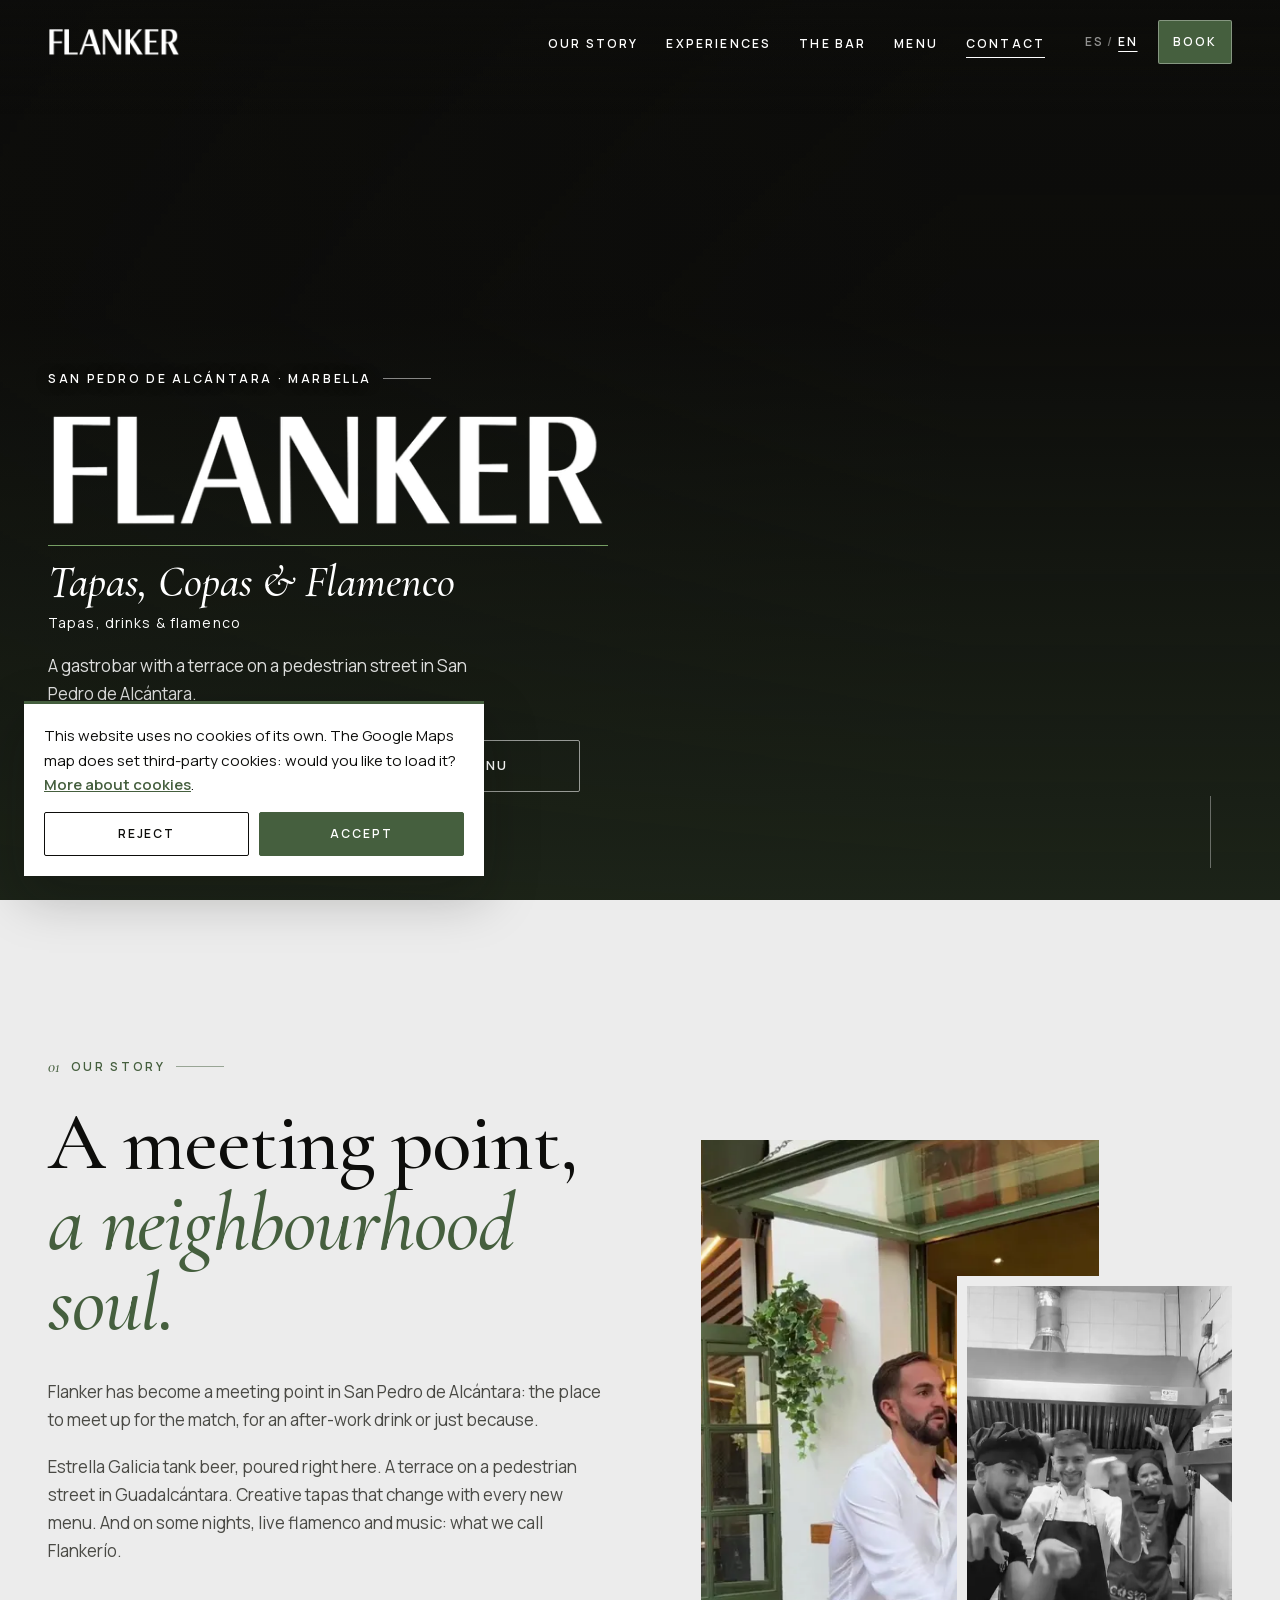
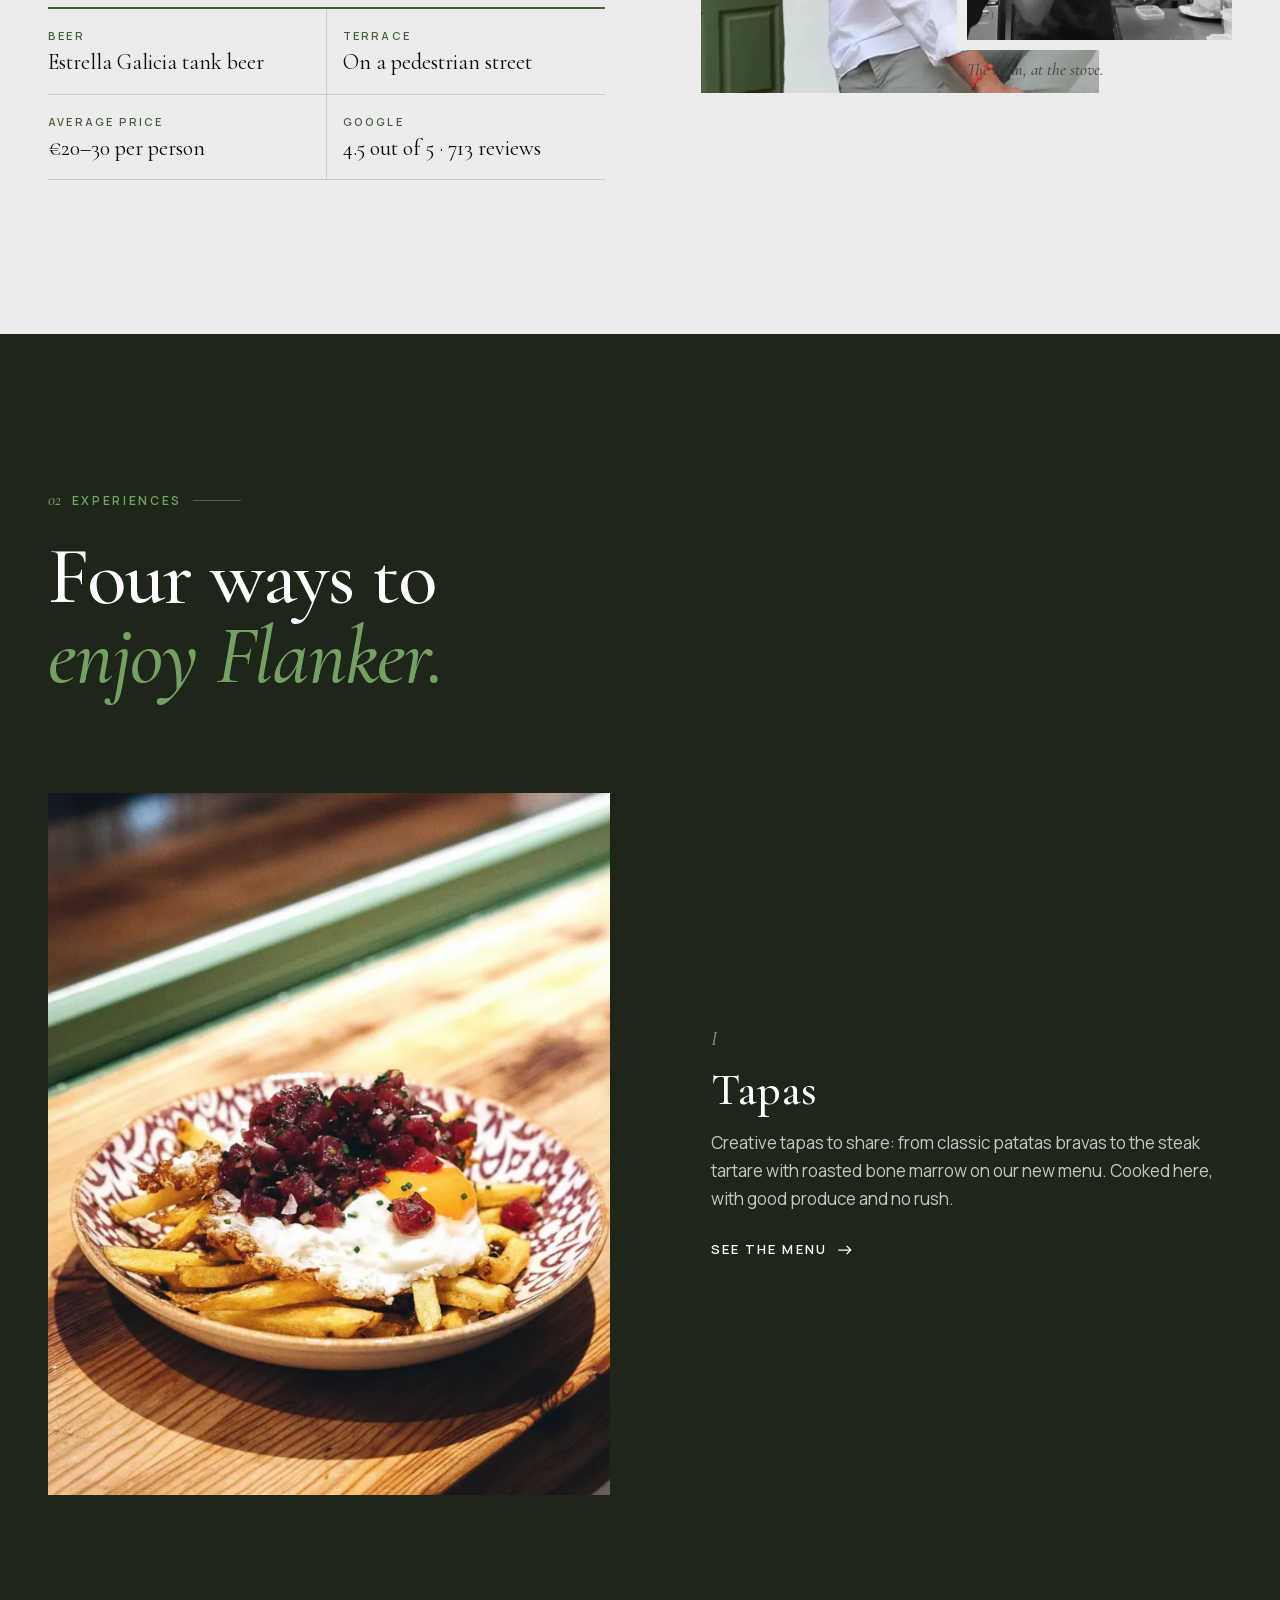
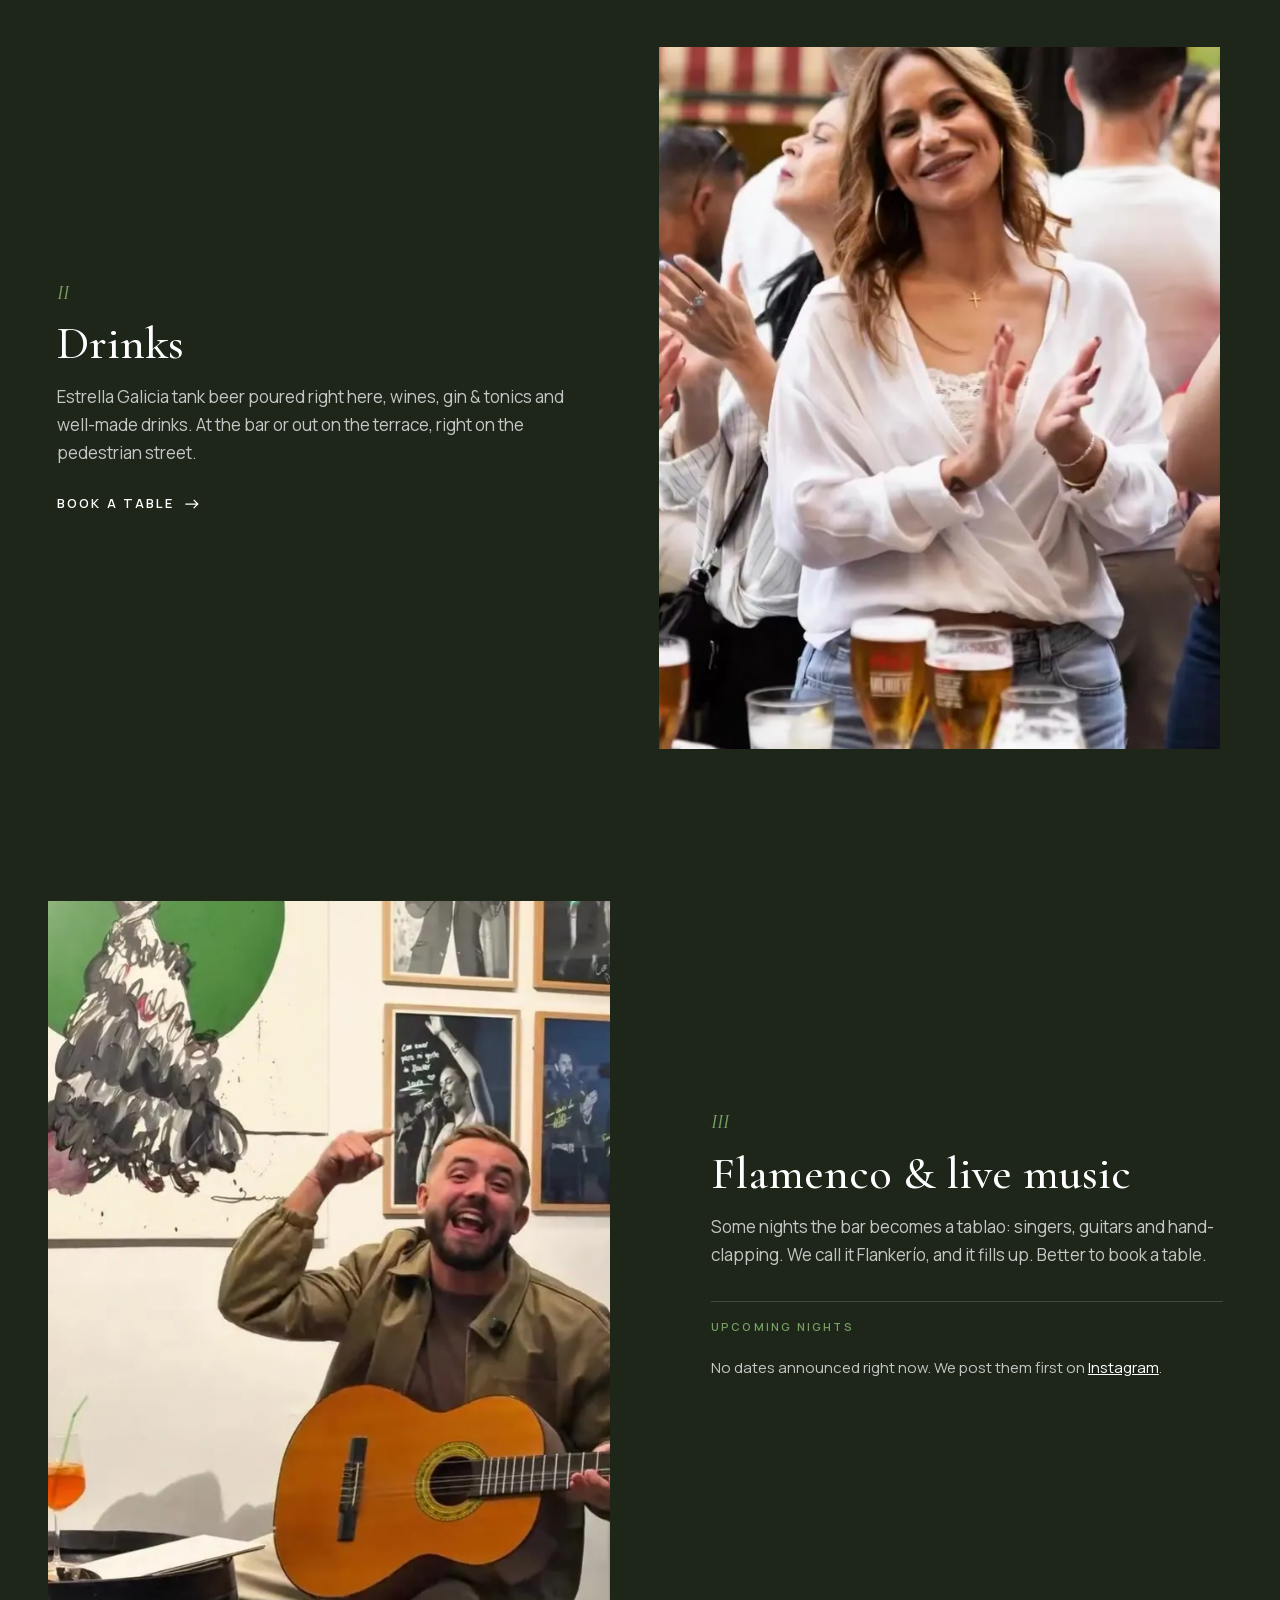
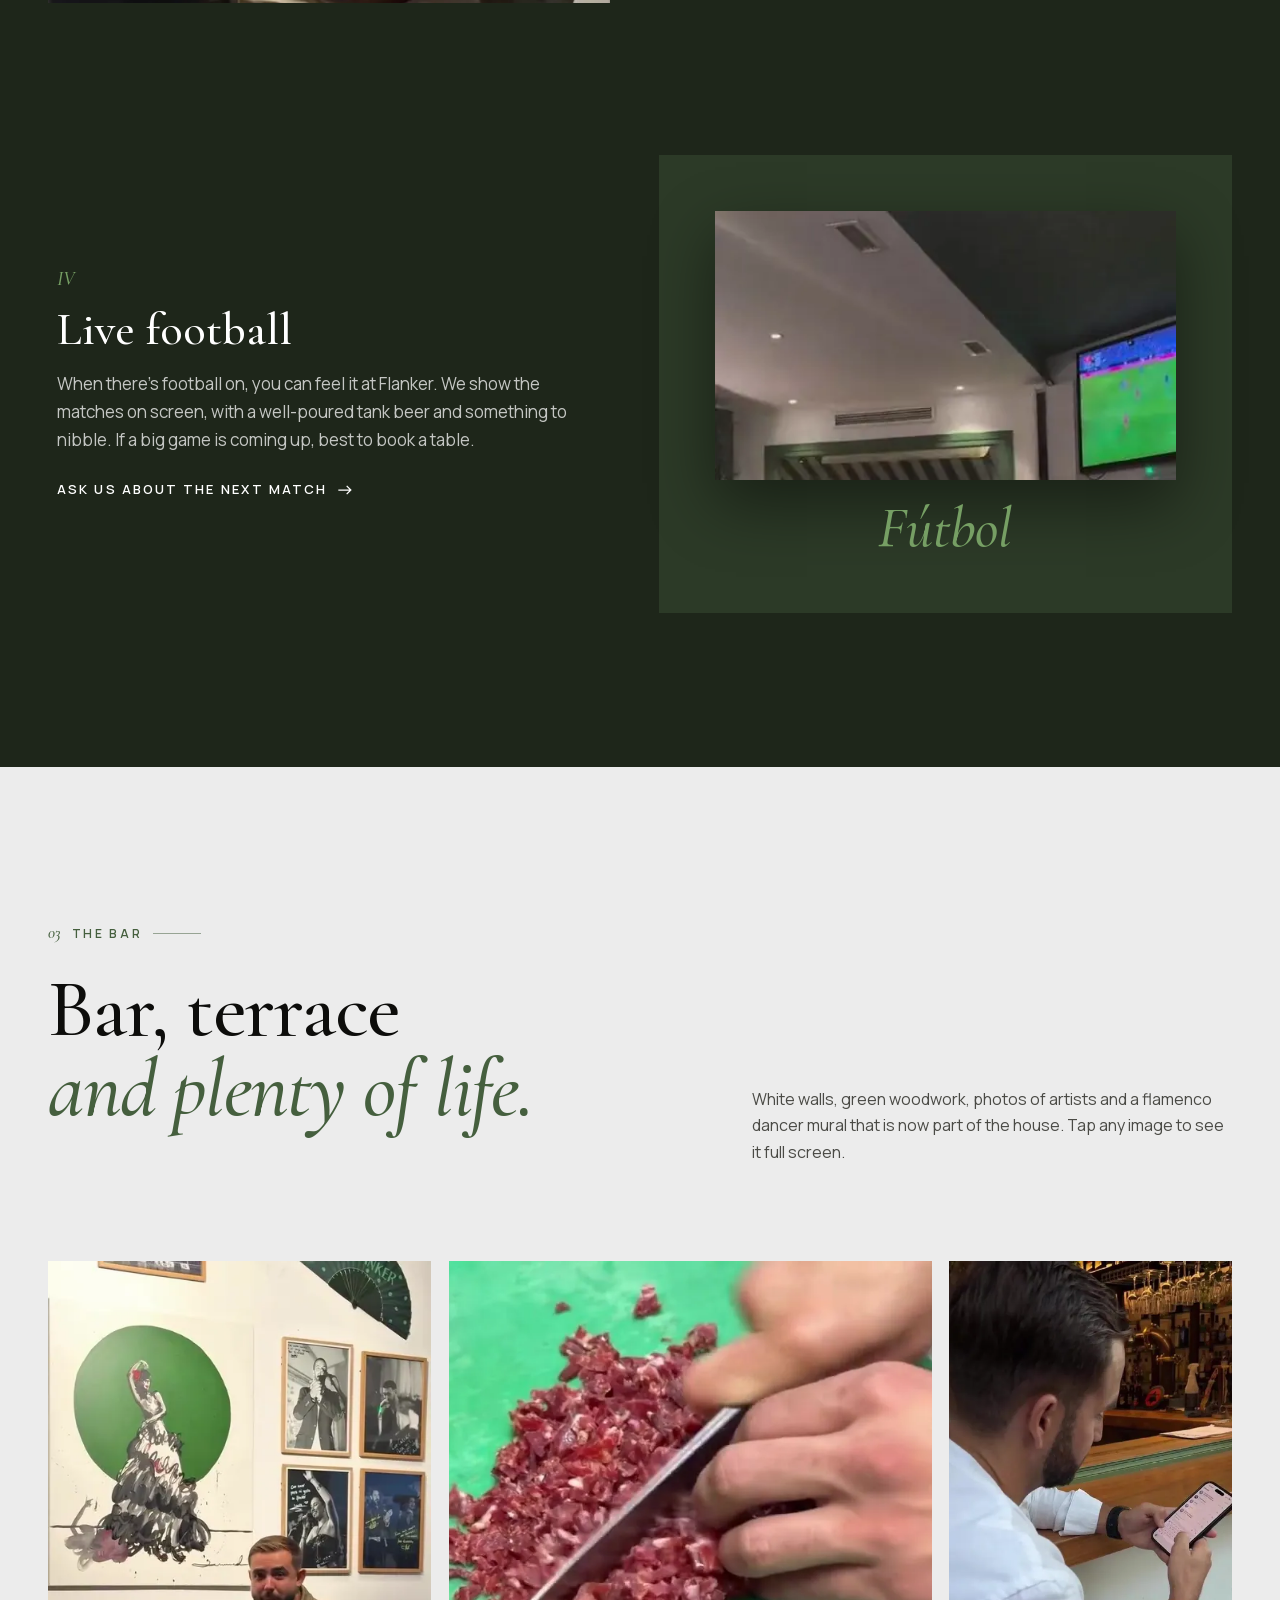
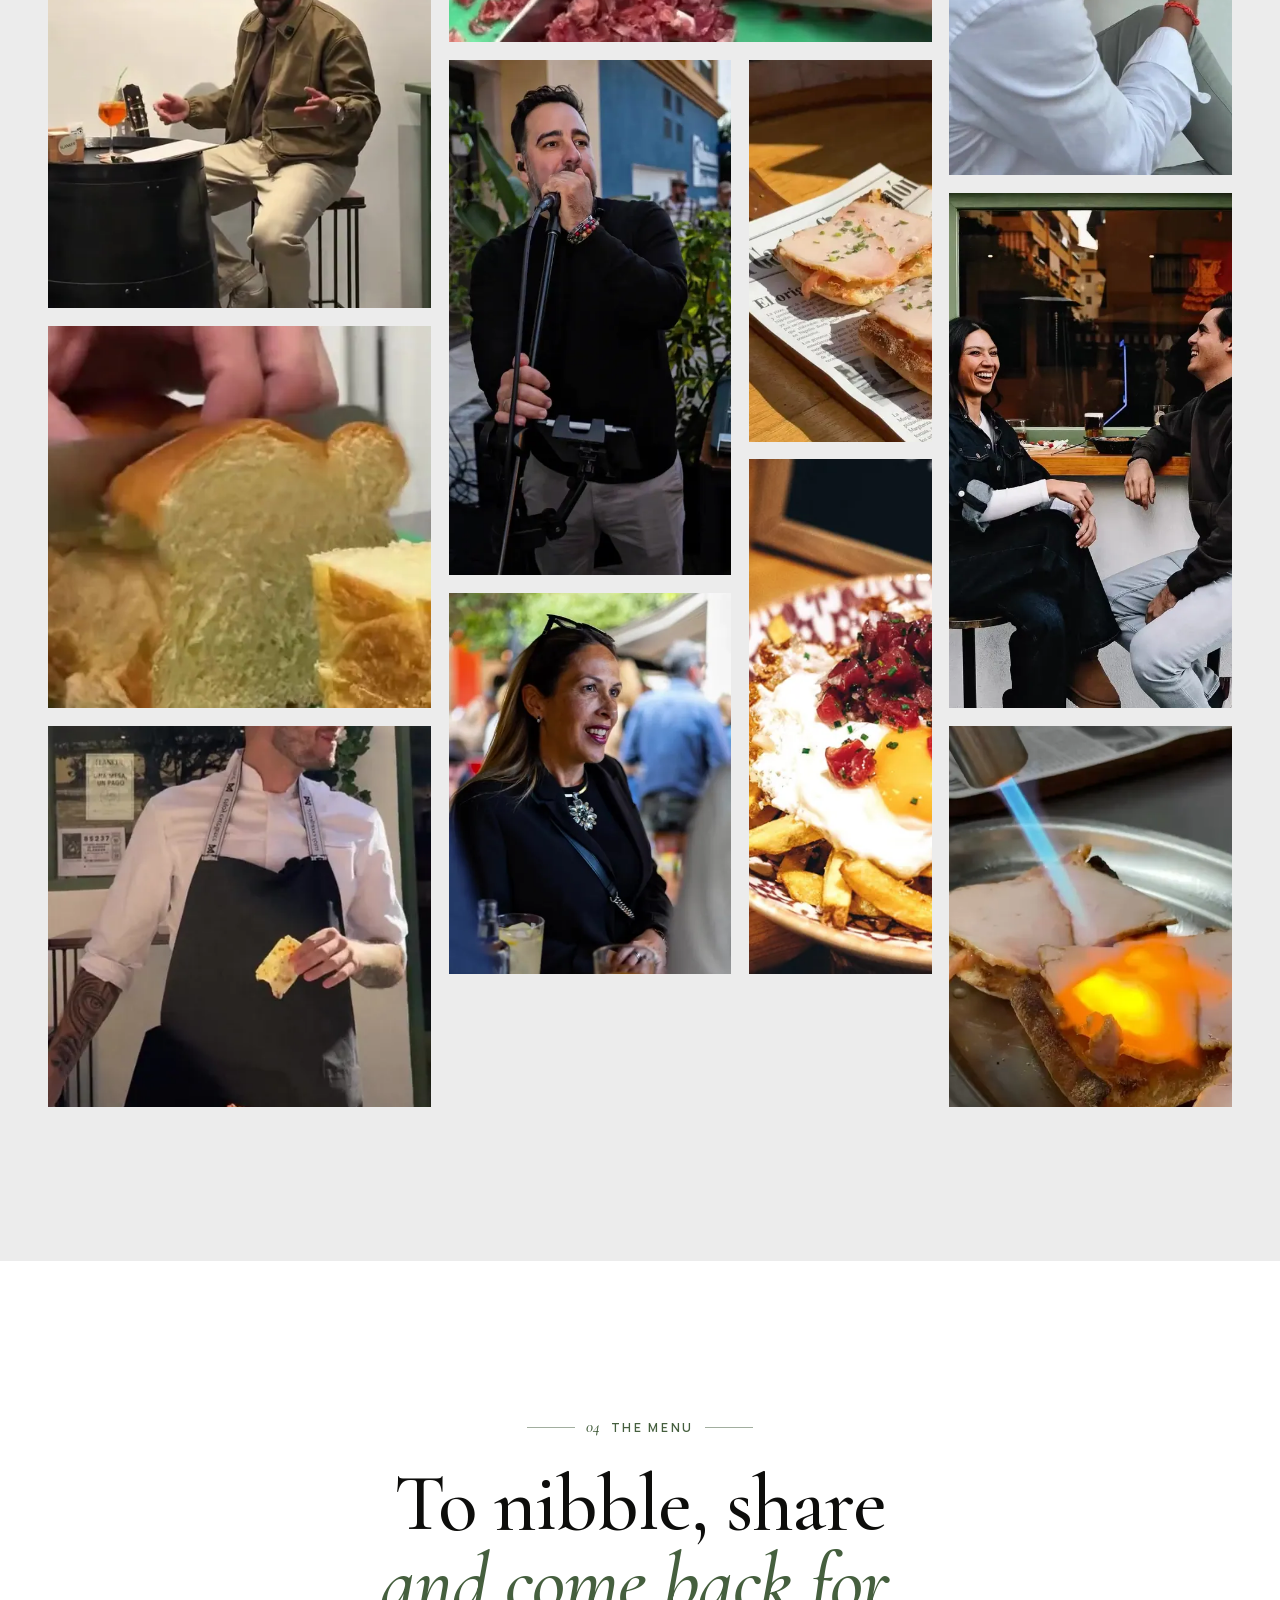
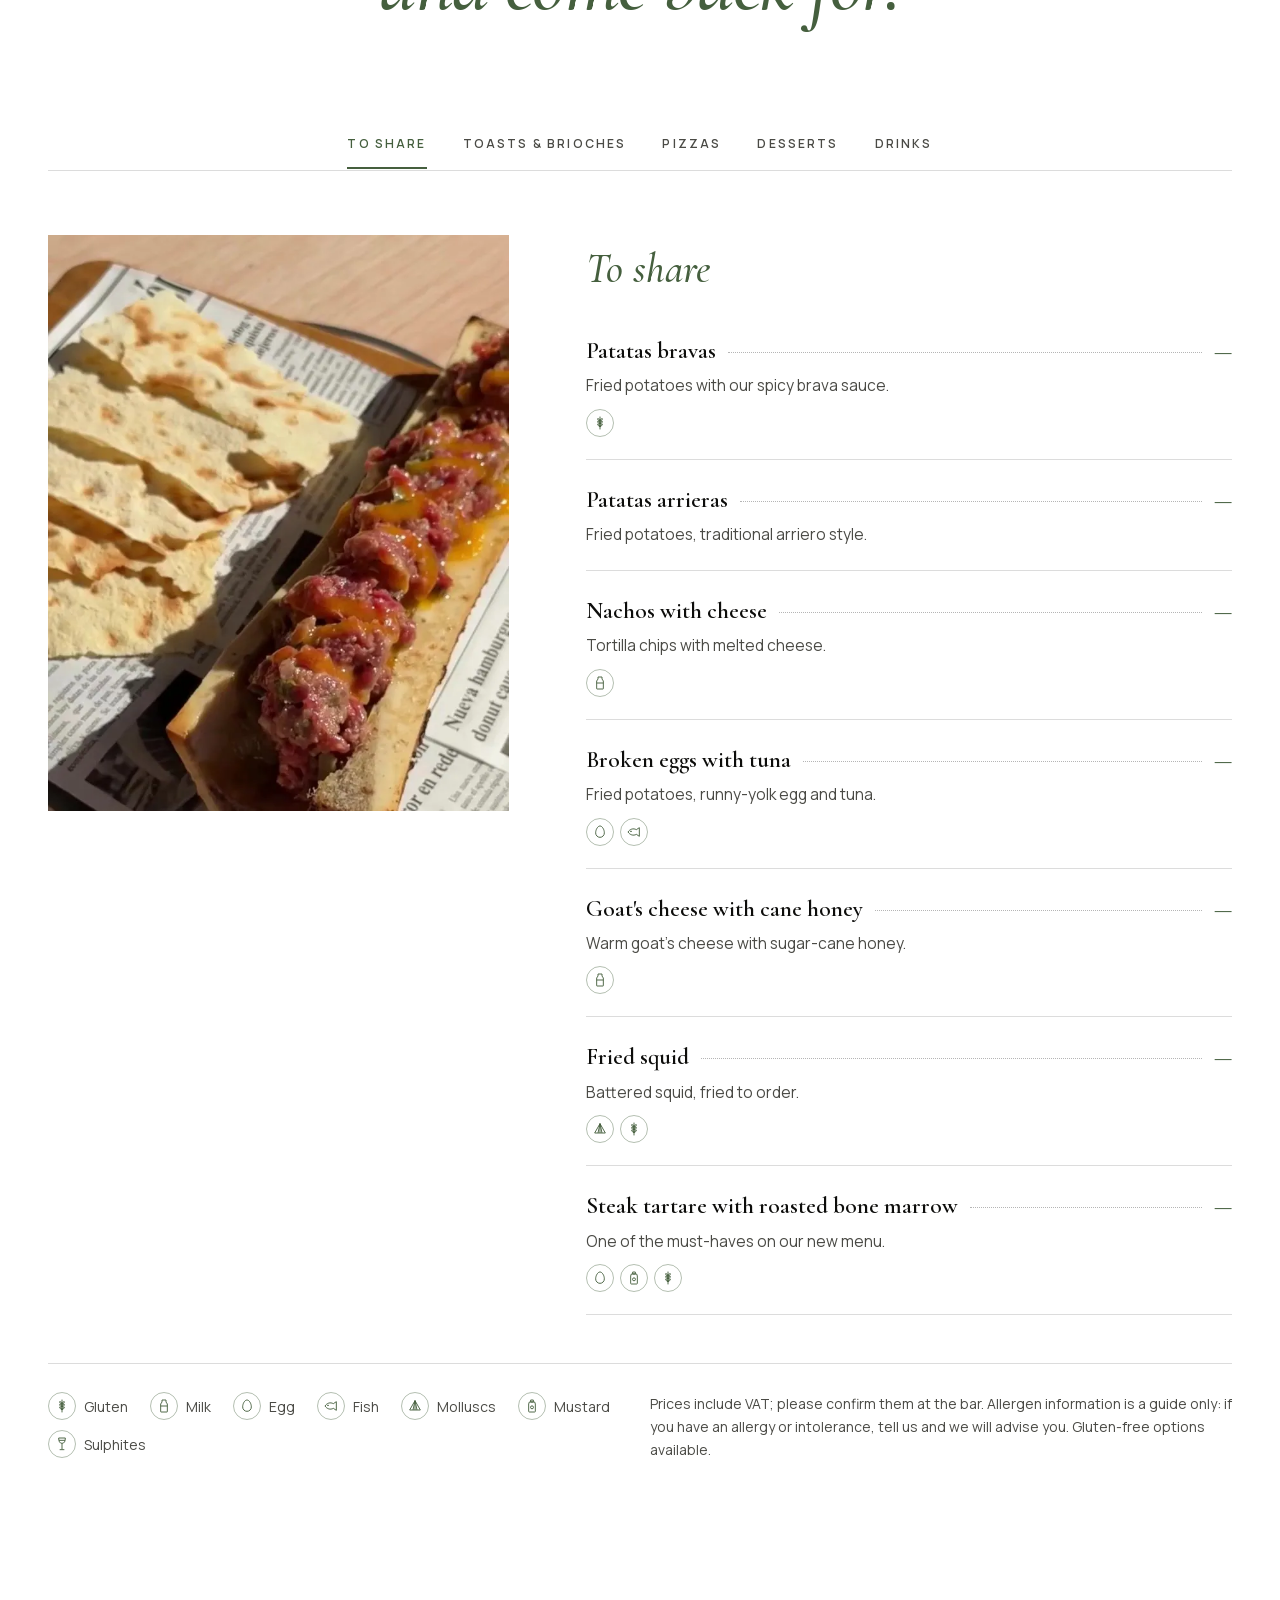
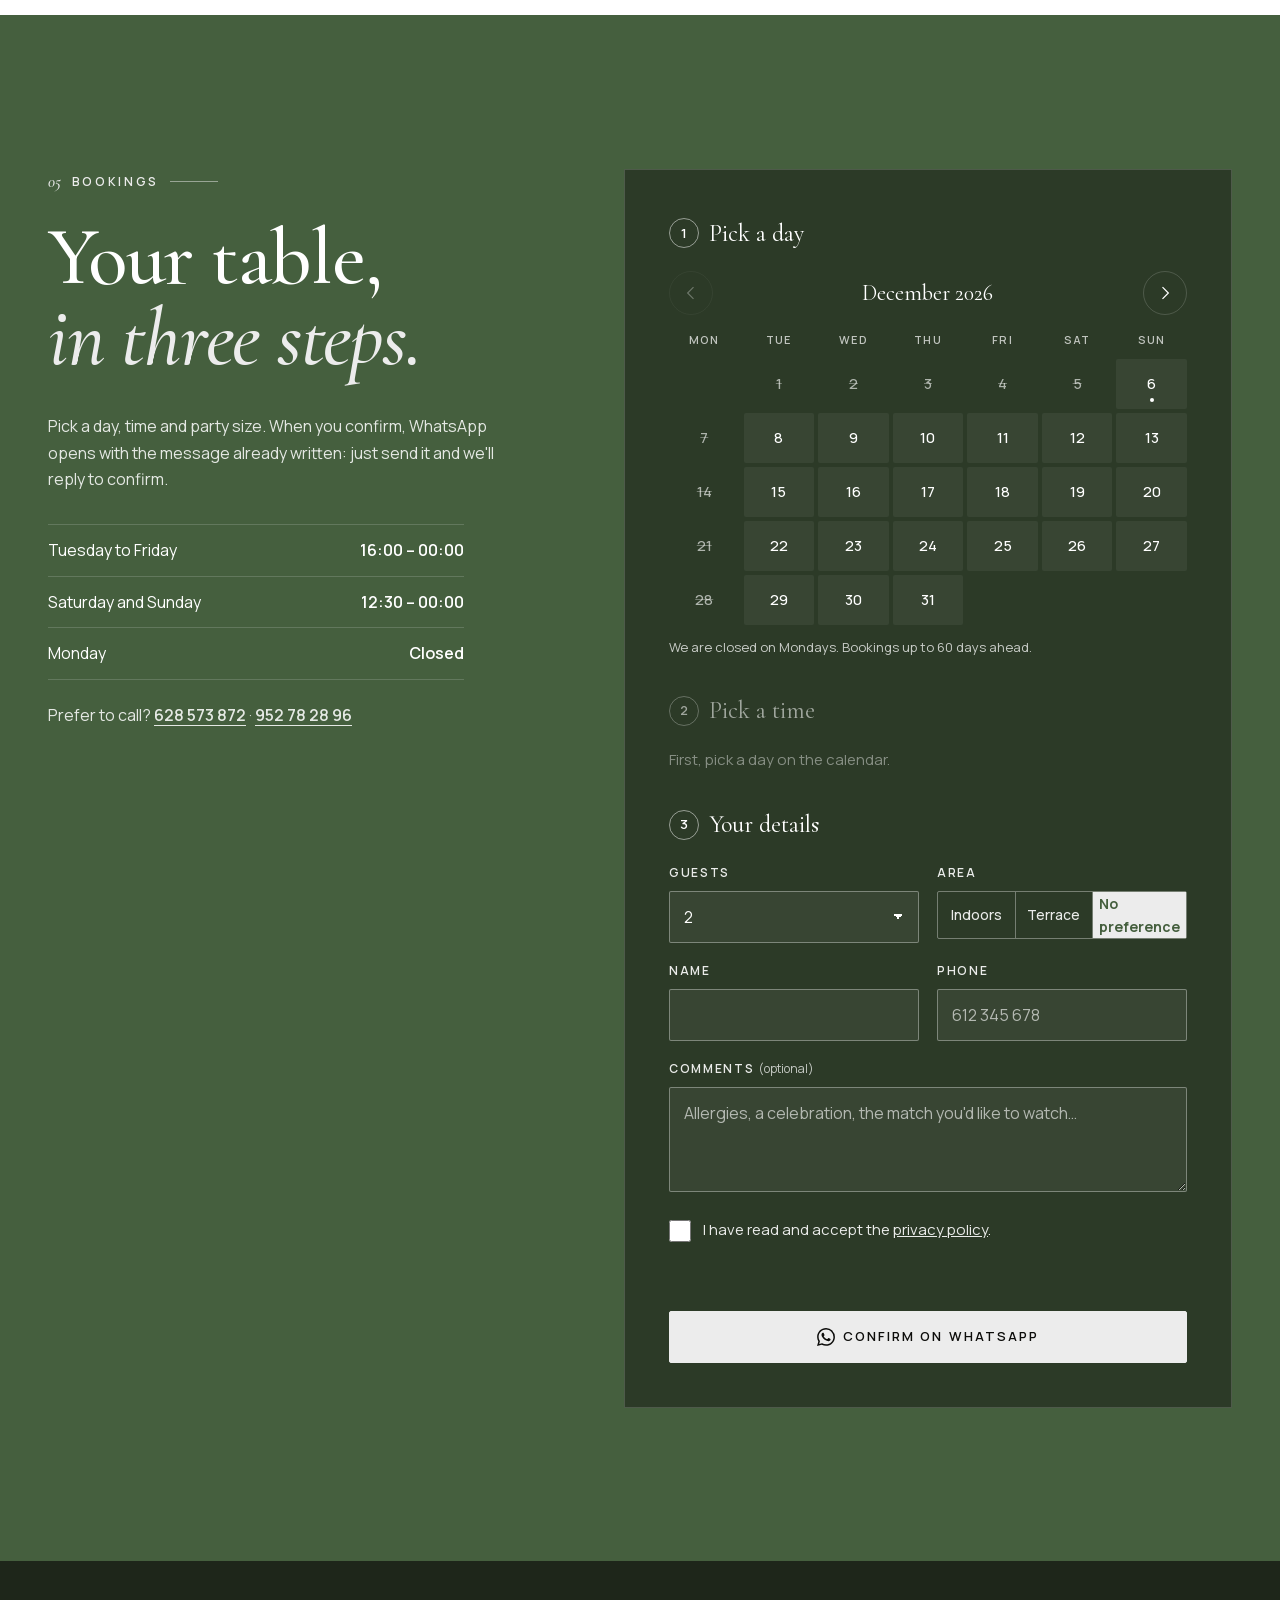
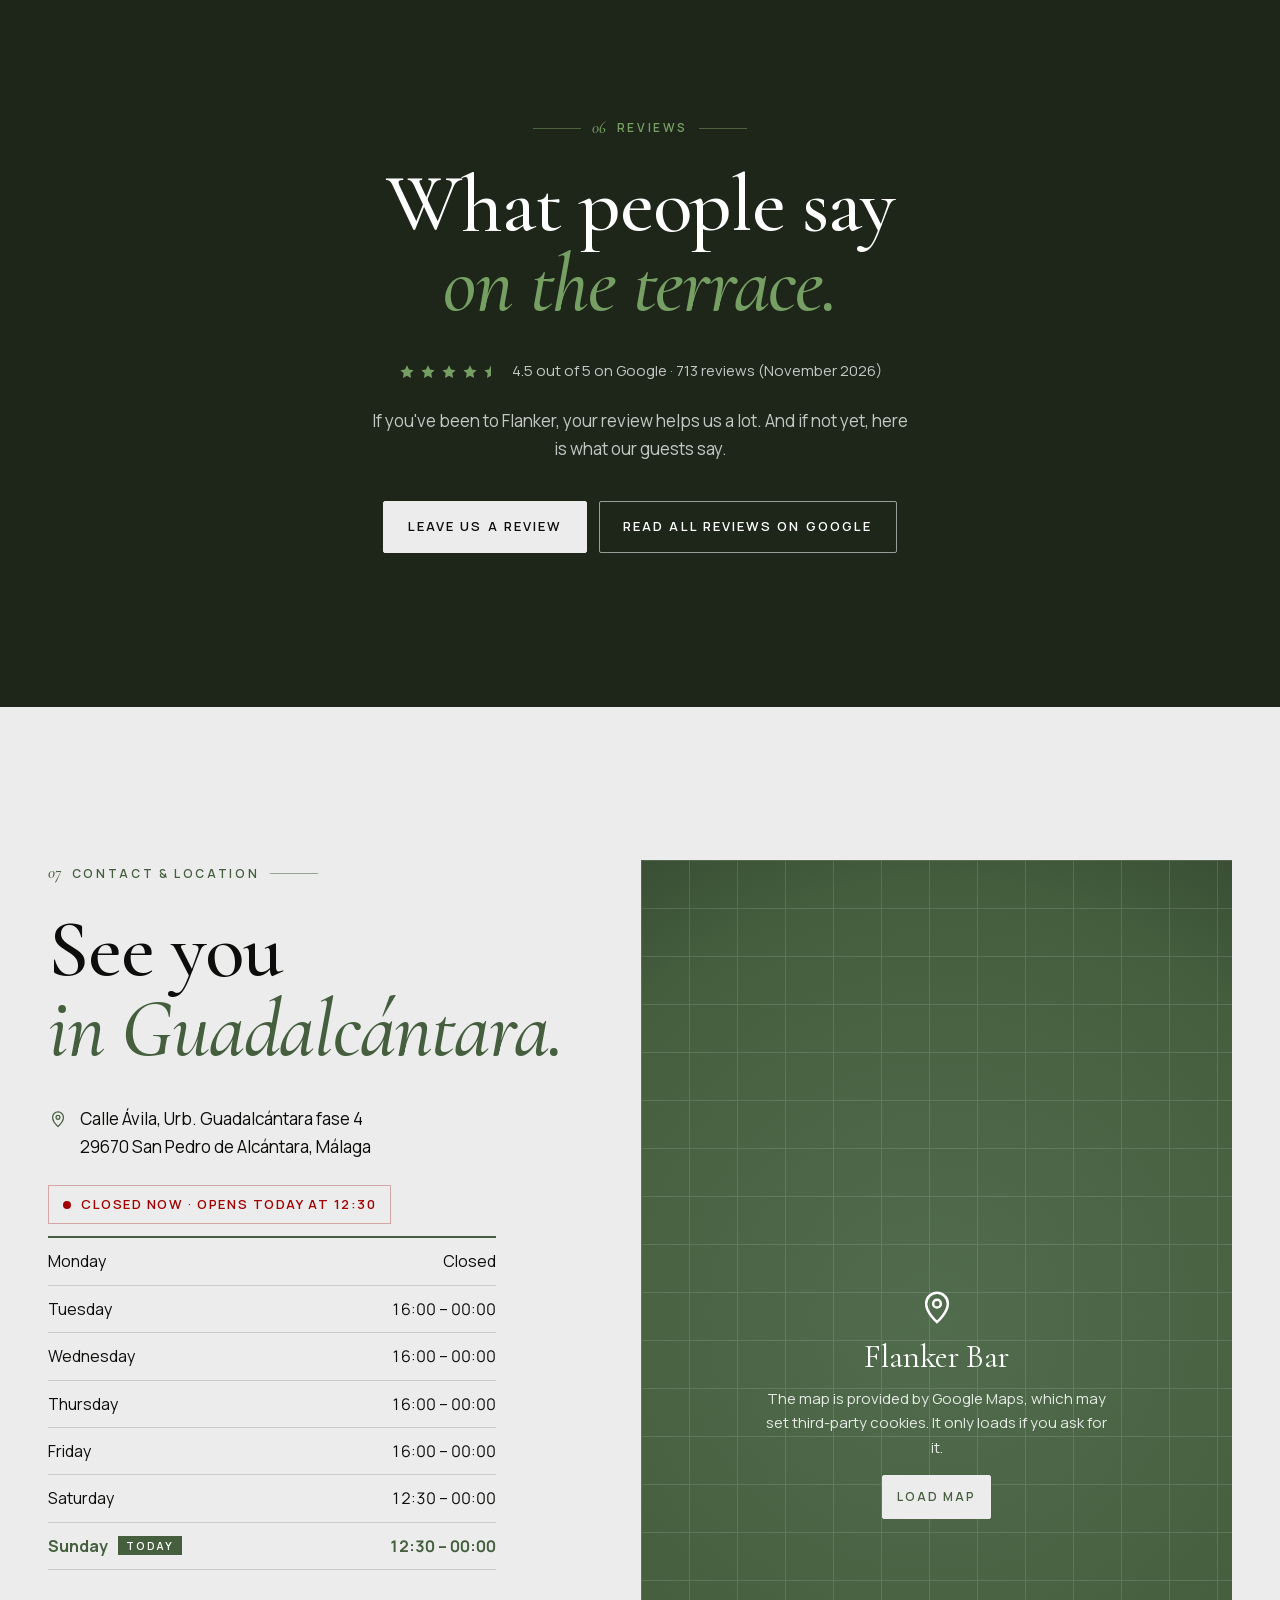
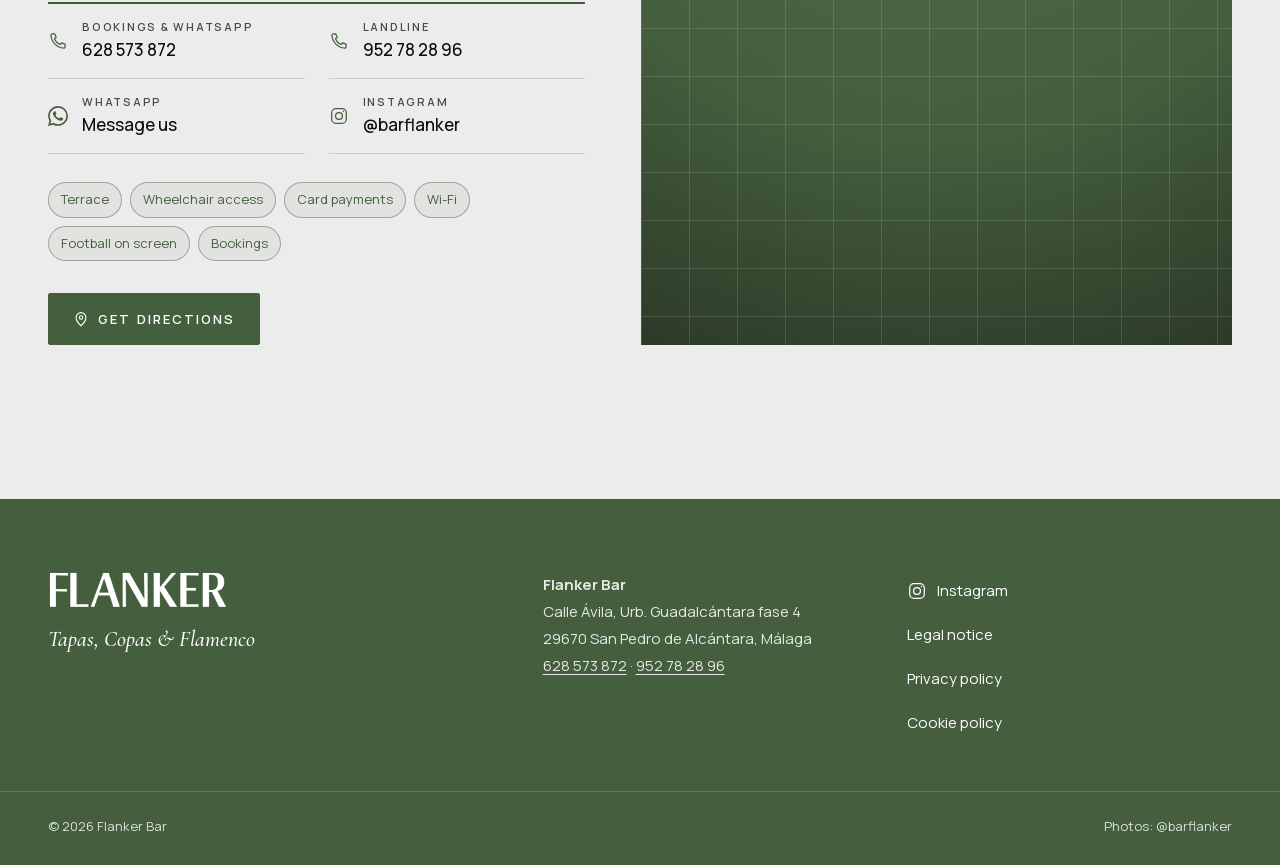
==== index.html @ e4658c89 "Web de Flanker Bar en HTML, CSS y JS puros Incluye la página principal, carta y eventos en JSON, pág" ====
<!doctype html>
<html lang="es">
<head>
  <meta charset="utf-8">
  <meta name="viewport" content="width=device-width, initial-scale=1, viewport-fit=cover">
  <title>Flanker Bar | Bar de tapas, copas y flamenco en San Pedro de Alcántara</title>
  <meta name="description" content="Gastrobar en San Pedro de Alcántara (Marbella): tapas creativas, Estrella Galicia de tanque, terraza en calle peatonal, flamenco y música en directo, y fútbol en pantalla. Reserva por WhatsApp.">
  <link rel="canonical" href="https://flankerbar.es/">
  <meta name="theme-color" content="#455F3E">
  <script>document.documentElement.classList.add('js')</script>

  <!-- Open Graph / WhatsApp -->
  <meta property="og:type" content="restaurant">
  <meta property="og:site_name" content="Flanker Bar">
  <meta property="og:locale" content="es_ES">
  <meta property="og:locale:alternate" content="en_GB">
  <meta property="og:title" content="Flanker Bar · Tapas, Copas & Flamenco">
  <meta property="og:description" content="Gastrobar en San Pedro de Alcántara, Marbella. Terraza, Estrella Galicia de tanque y noches de flamenco. Reservas: 628 573 872.">
  <meta property="og:url" content="https://flankerbar.es/">
  <meta property="og:image" content="https://flankerbar.es/img/og-flanker.jpg">
  <meta property="og:image:width" content="1200">
  <meta property="og:image:height" content="630">
  <meta property="og:image:alt" content="Patatas con steak tartar y huevo de yema líquida en Flanker Bar">
  <meta name="twitter:card" content="summary_large_image">

  <link rel="icon" type="image/png" sizes="48x48" href="img/favicon-48.png">
  <link rel="apple-touch-icon" href="img/apple-touch-icon.png">

  <link rel="preload" href="img/logo-flanker-blanco.webp" as="image" type="image/webp" fetchpriority="high">
  <link rel="preload" as="image" type="image/webp" media="(min-width: 900px) and (orientation: landscape)"
        imagesrcset="img/hero-tosta-h-960.webp 960w, img/hero-tosta-h-1600.webp 1600w, img/hero-tosta-h-2000.webp 2000w" imagesizes="100vw">
  <link rel="preload" as="image" type="image/webp" media="not all and (min-width: 900px) and (orientation: landscape)"
        imagesrcset="img/hero-tosta-v-640.webp 640w, img/hero-tosta-v-828.webp 828w, img/hero-tosta-v-1080.webp 1080w, img/hero-tosta-v-1600.webp 1600w" imagesizes="100vw">
  <link rel="stylesheet" href="css/style.css">

  <script type="application/ld+json">
  {
    "@context": "https://schema.org",
    "@type": "Restaurant",
    "@id": "https://flankerbar.es/#restaurante",
    "name": "Flanker Bar",
    "alternateName": "Bar Flanker",
    "slogan": "Tapas, Copas & Flamenco",
    "description": "Gastrobar de tapas, copas y flamenco en directo en San Pedro de Alcántara (Marbella), con terraza en calle peatonal y partidos de fútbol en pantalla.",
    "url": "https://flankerbar.es/",
    "image": ["https://flankerbar.es/img/og-flanker.jpg"],
    "logo": "https://flankerbar.es/img/logo-flanker-blanco.png",
    "telephone": "+34628573872",
    "address": {
      "@type": "PostalAddress",
      "streetAddress": "Calle Ávila, Urb. Guadalcántara fase 4",
      "addressLocality": "San Pedro de Alcántara",
      "addressRegion": "Málaga",
      "postalCode": "29670",
      "addressCountry": "ES"
    },
    "geo": { "@type": "GeoCoordinates", "latitude": 36.482258, "longitude": -4.9927155 },
    "hasMap": "https://www.google.com/maps/search/?api=1&query=Flanker+Bar&query_place_id=ChIJI-Lpcj4qcw0Rv8yWQGxW1DE",
    "openingHoursSpecification": [
      { "@type": "OpeningHoursSpecification", "dayOfWeek": ["Tuesday", "Wednesday", "Thursday", "Friday"], "opens": "16:00", "closes": "00:00" },
      { "@type": "OpeningHoursSpecification", "dayOfWeek": ["Saturday", "Sunday"], "opens": "12:30", "closes": "00:00" }
    ],
    "servesCuisine": ["Tapas", "Cocina española", "Pizzas"],
    "priceRange": "20-30 €",
    "currenciesAccepted": "EUR",
    "paymentAccepted": "Tarjeta de crédito, tarjeta de débito",
    "acceptsReservations": "True",
    "hasMenu": "https://flankerbar.es/#carta",
    "amenityFeature": [
      { "@type": "LocationFeatureSpecification", "name": "Terraza", "value": true },
      { "@type": "LocationFeatureSpecification", "name": "Wifi", "value": true },
      { "@type": "LocationFeatureSpecification", "name": "Acceso para silla de ruedas", "value": true },
      { "@type": "LocationFeatureSpecification", "name": "Partidos de fútbol en pantalla", "value": true },
      { "@type": "LocationFeatureSpecification", "name": "Música en directo", "value": true }
    ],
    "sameAs": ["https://www.instagram.com/barflanker/"]
  }
  </script>
</head>
<body>
  <svg width="0" height="0" style="position:absolute" aria-hidden="true" focusable="false">
    <symbol id="i-whatsapp" viewBox="0 0 24 24"><path fill="currentColor" d="M17.47 14.38c-.3-.15-1.76-.87-2.03-.97-.27-.1-.47-.15-.67.15-.2.3-.77.97-.94 1.16-.17.2-.35.22-.64.08-.3-.15-1.26-.47-2.39-1.48-.88-.79-1.48-1.76-1.65-2.06-.17-.3-.02-.46.13-.6.13-.14.3-.35.45-.52.15-.18.2-.3.3-.5.1-.2.05-.38-.03-.52-.07-.15-.67-1.62-.92-2.21-.24-.58-.49-.5-.67-.51h-.57c-.2 0-.52.07-.8.37-.27.3-1.04 1.02-1.04 2.48s1.07 2.88 1.21 3.07c.15.2 2.1 3.2 5.08 4.49.71.31 1.26.49 1.7.63.71.22 1.36.19 1.87.12.57-.09 1.76-.72 2-1.42.25-.69.25-1.29.18-1.41-.08-.13-.27-.2-.57-.35m-5.42 7.4h-.01a9.87 9.87 0 0 1-5.03-1.38l-.36-.21-3.74.98 1-3.65-.24-.37a9.86 9.86 0 0 1-1.51-5.26c0-5.45 4.44-9.88 9.89-9.88 2.64 0 5.12 1.03 6.99 2.9a9.83 9.83 0 0 1 2.89 6.99c0 5.45-4.44 9.88-9.88 9.88m8.41-18.3A11.82 11.82 0 0 0 12.05 0C5.5 0 .16 5.34.16 11.89c0 2.1.55 4.14 1.59 5.95L.06 24l6.3-1.65a11.88 11.88 0 0 0 5.68 1.45h.01c6.55 0 11.89-5.34 11.89-11.89a11.82 11.82 0 0 0-3.48-8.41z"/></symbol>
    <symbol id="i-phone" viewBox="0 0 24 24"><path fill="none" stroke="currentColor" stroke-width="1.5" stroke-linejoin="round" d="M5 3.5h3.2l1.6 4.2-2 1.3a11 11 0 0 0 7.2 7.2l1.3-2 4.2 1.6V19a1.5 1.5 0 0 1-1.6 1.5A16.5 16.5 0 0 1 3.5 5.1 1.5 1.5 0 0 1 5 3.5z"/></symbol>
    <symbol id="i-instagram" viewBox="0 0 24 24"><g fill="none" stroke="currentColor" stroke-width="1.5"><rect x="3.25" y="3.25" width="17.5" height="17.5" rx="5"/><circle cx="12" cy="12" r="4.1"/><circle cx="17.4" cy="6.6" r=".9" fill="currentColor" stroke="none"/></g></symbol>
    <symbol id="i-pin" viewBox="0 0 24 24"><g fill="none" stroke="currentColor" stroke-width="1.5"><path d="M12 21s-6.5-5.6-6.5-11a6.5 6.5 0 0 1 13 0c0 5.4-6.5 11-6.5 11z"/><circle cx="12" cy="10" r="2.3"/></g></symbol>
    <symbol id="i-arrow" viewBox="0 0 24 24"><path fill="none" stroke="currentColor" stroke-width="1.5" d="M4 12h15m-5-5 5 5-5 5"/></symbol>
    <symbol id="i-chevron" viewBox="0 0 24 24"><path fill="none" stroke="currentColor" stroke-width="1.5" d="m9 5 7 7-7 7"/></symbol>
    <symbol id="i-close" viewBox="0 0 24 24"><path fill="none" stroke="currentColor" stroke-width="1.5" d="m5 5 14 14M19 5 5 19"/></symbol>
    <symbol id="i-star" viewBox="0 0 24 24"><path fill="currentColor" d="m12 3 2.7 5.6 6.1.9-4.4 4.3 1 6.1L12 17l-5.4 2.9 1-6.1-4.4-4.3 6.1-.9z"/></symbol>
    <!-- Alérgenos -->
    <symbol id="a-gluten" viewBox="0 0 24 24"><g fill="none" stroke="currentColor" stroke-width="1.4" stroke-linecap="round"><path d="M12 21V7"/><path d="M12 9c-2.5 0-3.5-1.8-3.5-3.5 2 0 3.5 1.3 3.5 3.5zm0 0c2.5 0 3.5-1.8 3.5-3.5-2 0-3.5 1.3-3.5 3.5zm0 4c-2.5 0-3.5-1.8-3.5-3.5 2 0 3.5 1.3 3.5 3.5zm0 0c2.5 0 3.5-1.8 3.5-3.5-2 0-3.5 1.3-3.5 3.5zm0 4c-2.5 0-3.5-1.8-3.5-3.5 2 0 3.5 1.3 3.5 3.5zm0 0c2.5 0 3.5-1.8 3.5-3.5-2 0-3.5 1.3-3.5 3.5zM12 6V3"/></g></symbol>
    <symbol id="a-leche" viewBox="0 0 24 24"><g fill="none" stroke="currentColor" stroke-width="1.4" stroke-linejoin="round"><path d="M9 3h6v3l2 3v11.5a.5.5 0 0 1-.5.5h-9a.5.5 0 0 1-.5-.5V9l2-3z"/><path d="M7 12h10"/></g></symbol>
    <symbol id="a-huevo" viewBox="0 0 24 24"><path fill="none" stroke="currentColor" stroke-width="1.4" d="M12 3c3.5 0 6.5 5.6 6.5 10.2A6.5 6.5 0 0 1 12 20a6.5 6.5 0 0 1-6.5-6.8C5.5 8.6 8.5 3 12 3z"/></symbol>
    <symbol id="a-pescado" viewBox="0 0 24 24"><g fill="none" stroke="currentColor" stroke-width="1.4" stroke-linejoin="round"><path d="M3 12c3-4.5 8-6 12.5-3.5L20 5.5v13l-4.5-3C11 18 6 16.5 3 12z"/><circle cx="7.5" cy="11" r=".6" fill="currentColor"/></g></symbol>
    <symbol id="a-moluscos" viewBox="0 0 24 24"><g fill="none" stroke="currentColor" stroke-width="1.4" stroke-linejoin="round"><path d="M12 4 4 18h16z"/><path d="M12 4 9 18M12 4l3 14M12 4v14"/></g></symbol>
    <symbol id="a-mostaza" viewBox="0 0 24 24"><g fill="none" stroke="currentColor" stroke-width="1.4" stroke-linejoin="round"><path d="M10 3h4v3h-4z"/><path d="M8 6h8l1 3v11a1 1 0 0 1-1 1H8a1 1 0 0 1-1-1V9z"/><circle cx="12" cy="14" r="2.2"/></g></symbol>
    <symbol id="a-sulfitos" viewBox="0 0 24 24"><g fill="none" stroke="currentColor" stroke-width="1.4" stroke-linejoin="round"><path d="M7 3h10c0 5-1.5 8-5 8s-5-3-5-8z"/><path d="M12 11v9M8.5 20.5h7"/><path d="M7.5 6.5h9"/></g></symbol>
  </svg>

  <a class="skip" href="#contenido" data-i18n="skip">Saltar al contenido</a>

  <div class="loader" aria-hidden="true"></div>

  <header class="header" id="arriba">
    <div class="header__inner">
      <a class="header__logo" href="#arriba" aria-label="Flanker Bar, ir al inicio">
        <img src="img/logo-flanker-blanco.webp" alt="Flanker" width="580" height="123">
      </a>
      <nav class="nav" aria-label="Principal" data-i18n-attr="aria-label:navPrincipal">
        <ul class="nav__list" id="menu">
          <li><a href="#historia" data-i18n="navHistoria">Historia</a></li>
          <li><a href="#experiencias" data-i18n="navExperiencias">Experiencias</a></li>
          <li><a href="#local" data-i18n="navLocal">El local</a></li>
          <li><a href="#carta" data-i18n="navCarta">La carta</a></li>
          <li><a href="#contacto" data-i18n="navContacto">Contacto</a></li>
          <li class="nav__only-mobile"><a href="#reservas" data-i18n="navReservas">Reservar mesa</a></li>
          <li class="nav__mobile-extra">
            <a href="tel:+34628573872">628 573 872</a>
            <a href="https://www.instagram.com/barflanker/" target="_blank" rel="noopener">@barflanker</a>
          </li>
        </ul>
      </nav>
      <div class="header__actions">
        <button class="lang" type="button" data-lang-toggle>
          <span class="sr-only" data-lang-sr>Switch to English: </span><span class="lang__opt" data-lang="es">ES</span><span class="lang__sep" aria-hidden="true">/</span><span class="lang__opt" data-lang="en">EN</span>
        </button>
        <a class="btn btn--small btn--light header__cta" href="#reservas" data-i18n="reservar">Reservar</a>
        <button class="burger" type="button" aria-controls="menu" aria-expanded="false" aria-label="Abrir menú" data-i18n-attr="aria-label:abrirMenu">
          <span></span><span></span>
        </button>
      </div>
    </div>
  </header>

  <main id="contenido">
    <!-- 1. INICIO -->
    <section class="hero" aria-labelledby="hero-titulo">
      <div class="hero__media">
        <picture>
          <source media="(min-width: 900px) and (orientation: landscape)" type="image/webp"
                  srcset="img/hero-tosta-h-960.webp 960w, img/hero-tosta-h-1600.webp 1600w, img/hero-tosta-h-2000.webp 2000w" sizes="100vw">
          <img class="hero__img" src="img/hero-tosta-v-1080.webp"
               srcset="img/hero-tosta-v-640.webp 640w, img/hero-tosta-v-828.webp 828w, img/hero-tosta-v-1080.webp 1080w, img/hero-tosta-v-1600.webp 1600w" sizes="100vw"
               width="1080" height="1349" alt="" fetchpriority="high" loading="eager" decoding="async">
        </picture>
        <!-- VÍDEO DEL HERO: cuando tengas el clip de ElevenLabs, guárdalo en /video y descomenta la etiqueta <source>.
             Se reproduce sin sonido y en bucle; con "reducir movimiento" o ahorro de datos se queda la foto. -->
        <video class="hero__video" muted playsinline loop preload="none" aria-hidden="true" tabindex="-1"
               poster="img/hero-tosta-h-1600.webp" data-hero-video>
          <!-- <source src="video/hero.mp4" type="video/mp4"> -->
        </video>
      </div>
      <div class="hero__shade" aria-hidden="true"></div>
      <div class="hero__content">
        <p class="eyebrow eyebrow--light" data-i18n="heroLugar">San Pedro de Alcántara · Marbella</p>
        <h1 id="hero-titulo" class="hero__title">
          <span class="typed" data-typed>
            <img class="hero__logo" src="img/logo-flanker-blanco.webp" width="580" height="123" alt="Flanker Bar" fetchpriority="high">
            <span class="typed__caret" aria-hidden="true"></span>
            <span class="typed__line" aria-hidden="true"></span>
          </span>
        </h1>
        <p class="hero__claim">Tapas, Copas &amp; Flamenco</p>
        <p class="hero__claim-tr" lang="en" data-only="en">Tapas, drinks &amp; flamenco</p>
        <p class="hero__lead" data-i18n="heroLead">Gastrobar con terraza en una calle peatonal de San Pedro de Alcántara.</p>
        <div class="hero__ctas">
          <a class="btn btn--light" href="#reservas" data-i18n="reservarMesa">Reservar mesa</a>
          <a class="btn btn--ghost" href="#carta" data-i18n="verCarta">Ver la carta</a>
        </div>
      </div>
      <a class="hero__scroll" href="#historia" aria-label="Bajar a Nuestra historia" data-i18n-attr="aria-label:bajar">
        <span></span>
      </a>
    </section>

    <!-- 2. NUESTRA HISTORIA -->
    <section class="section historia" id="historia" aria-labelledby="historia-titulo">
      <div class="container historia__grid">
        <div class="historia__text">
          <p class="eyebrow reveal"><span class="eyebrow__num">01</span> <span data-i18n="historiaEyebrow">Nuestra historia</span></p>
          <h2 class="h2 reveal" id="historia-titulo" data-i18n-html="historiaTitulo">Punto de encuentro,<br><em>alma de barrio.</em></h2>
          <div class="prose reveal">
            <p data-i18n="historiaP1">Flanker se ha convertido en punto de encuentro de San Pedro de Alcántara: el sitio donde se queda para ver el partido, para el tardeo de después del trabajo o porque sí.</p>
            <p data-i18n="historiaP2">Estrella Galicia de tanque, servida en el propio local. Una terraza en una calle peatonal de Guadalcántara. Tapeo creativo que se renueva con cada carta. Y algunas noches, flamenco y música en directo: lo que aquí llamamos Flankerío.</p>
          </div>
          <ul class="facts reveal" role="list">
            <li><span class="facts__k" data-i18n="fact1k">Cerveza</span><span class="facts__v" data-i18n="fact1v">Estrella Galicia de tanque</span></li>
            <li><span class="facts__k" data-i18n="fact2k">Terraza</span><span class="facts__v" data-i18n="fact2v">En calle peatonal</span></li>
            <li><span class="facts__k" data-i18n="fact3k">Precio medio</span><span class="facts__v" data-i18n="fact3v">20–30 € por persona</span></li>
            <li><span class="facts__k">Google</span><span class="facts__v"><span data-i18n="fact4v">4,5 de 5 · 713 opiniones</span></span></li>
          </ul>
        </div>
        <div class="historia__media">
          <figure class="historia__fig historia__fig--a reveal">
            <div class="frame" data-parallax>
              <img src="img/fachada-720.webp" srcset="img/fachada-480.webp 480w, img/fachada-720.webp 720w"
                   sizes="(min-width: 900px) 30vw, 60vw" width="720" height="1000" loading="lazy" decoding="async"
                   alt="Entrada de Flanker Bar, con carpintería verde, plantas colgantes y un cliente en un taburete" data-i18n-attr="alt:altFachada">
            </div>
          </figure>
          <figure class="historia__fig historia__fig--b reveal">
            <div class="frame" data-parallax>
              <img src="img/equipo-cocina-480.webp" srcset="img/equipo-cocina-480.webp 480w, img/equipo-cocina-720.webp 720w"
                   sizes="(min-width: 900px) 20vw, 40vw" width="720" height="1280" loading="lazy" decoding="async"
                   alt="El equipo de cocina de Flanker posando en la cocina, en blanco y negro" data-i18n-attr="alt:altEquipo">
            </div>
            <figcaption data-i18n="capEquipo">El equipo, entre fogones.</figcaption>
          </figure>
        </div>
      </div>
    </section>

    <!-- 3. EXPERIENCIAS -->
    <section class="section experiencias" id="experiencias" aria-labelledby="exp-titulo">
      <div class="container">
        <header class="section__head">
          <p class="eyebrow eyebrow--light reveal"><span class="eyebrow__num">02</span> <span data-i18n="expEyebrow">Experiencias</span></p>
          <h2 class="h2 reveal" id="exp-titulo" data-i18n-html="expTitulo">Cuatro formas de<br><em>vivir Flanker.</em></h2>
        </header>

        <article class="exp reveal" id="tapas">
          <div class="exp__media">
            <div class="frame" data-parallax>
              <img src="img/patatas-tartar-960.webp" srcset="img/patatas-tartar-480.webp 480w, img/patatas-tartar-720.webp 720w, img/patatas-tartar-960.webp 960w, img/patatas-tartar-1200.webp 1200w"
                   sizes="(min-width: 900px) 46vw, 100vw" width="1200" height="1493" loading="lazy" decoding="async"
                   alt="Plato de patatas fritas con steak tartar y huevo de yema líquida sobre una barra de madera" data-i18n-attr="alt:altPatatas">
            </div>
          </div>
          <div class="exp__body">
            <p class="exp__num">I</p>
            <h3 class="h3" data-i18n="exp1T">Tapas</h3>
            <p data-i18n="exp1P">Tapeo creativo para compartir: de unas bravas de toda la vida al steak tartar con tuétano asado de la nueva carta. Cocina hecha aquí, con producto y sin prisas.</p>
            <a class="link" href="#carta"><span data-i18n="verCarta">Ver la carta</span><svg aria-hidden="true"><use href="#i-arrow"/></svg></a>
          </div>
        </article>

        <article class="exp exp--rev reveal" id="copas">
          <div class="exp__media">
            <div class="frame" data-parallax>
              <img src="img/terraza-cervezas-720.webp" srcset="img/terraza-cervezas-480.webp 480w, img/terraza-cervezas-720.webp 720w"
                   sizes="(min-width: 900px) 40vw, 100vw" width="720" height="1280" loading="lazy" decoding="async"
                   alt="Clientes brindando en la terraza con cañas de cerveza sobre la mesa" data-i18n-attr="alt:altTerraza">
            </div>
          </div>
          <div class="exp__body">
            <p class="exp__num">II</p>
            <h3 class="h3" data-i18n="exp2T">Copas</h3>
            <p data-i18n="exp2P">Estrella Galicia de tanque, servida en el propio local, vinos, gin tonics y copas bien puestas. En la barra o en la terraza, en plena calle peatonal.</p>
            <a class="link" href="#reservas"><span data-i18n="reservarMesa">Reservar mesa</span><svg aria-hidden="true"><use href="#i-arrow"/></svg></a>
          </div>
        </article>

        <article class="exp reveal" id="flamenco">
          <div class="exp__media">
            <div class="frame" data-parallax>
              <img src="img/flamenco-guitarra-720.webp" srcset="img/flamenco-guitarra-480.webp 480w, img/flamenco-guitarra-720.webp 720w"
                   sizes="(min-width: 900px) 40vw, 100vw" width="720" height="1280" loading="lazy" decoding="async"
                   alt="Cantante con guitarra española actuando bajo el mural de la bailaora en Flanker" data-i18n-attr="alt:altFlamenco">
            </div>
          </div>
          <div class="exp__body">
            <p class="exp__num">III</p>
            <h3 class="h3" data-i18n="exp3T">Flamenco y música en directo</h3>
            <p data-i18n="exp3P">Algunas noches el bar se convierte en tablao: cantantes, guitarras y palmas. Lo llamamos Flankerío, y se llena. Mejor con mesa reservada.</p>
            <div class="eventos" aria-live="polite">
              <h4 class="eventos__title" data-i18n="proximas">Próximas noches</h4>
              <ul class="eventos__list" data-eventos role="list">
                <li class="eventos__empty" data-i18n="eventosCargando">Consulta las próximas fechas en nuestro Instagram.</li>
              </ul>
            </div>
          </div>
        </article>

        <article class="exp exp--rev exp--deporte reveal" id="deporte">
          <div class="exp__media exp__media--screen">
            <div class="screen">
              <img src="img/futbol-pantalla-480.webp" width="480" height="280" loading="lazy" decoding="async"
                   alt="Pantalla con un partido de fútbol sobre la barra de Flanker, con el local lleno" data-i18n-attr="alt:altFutbol">
              <p class="screen__label" aria-hidden="true">Fútbol</p>
            </div>
          </div>
          <div class="exp__body">
            <p class="exp__num">IV</p>
            <h3 class="h3" data-i18n="exp4T">Fútbol en directo</h3>
            <p data-i18n="exp4P">Cuando hay fútbol, en Flanker se nota. Ponemos los partidos en pantalla, con una caña de tanque bien tirada y algo para picar. Si se acerca un partido importante, mejor reservar mesa.</p>
            <a class="link" href="https://wa.me/34628573872?text=Hola%20Flanker%2C%20%C2%BFqu%C3%A9%20partidos%20pon%C3%A9is%20esta%20semana%3F" target="_blank" rel="noopener"><span data-i18n="preguntaPartido">Pregúntanos por el próximo partido</span><svg aria-hidden="true"><use href="#i-arrow"/></svg></a>
          </div>
        </article>
      </div>
    </section>

    <!-- 4. EL LOCAL -->
    <section class="section local" id="local" aria-labelledby="local-titulo">
      <div class="container">
        <header class="section__head section__head--split">
          <div>
            <p class="eyebrow reveal"><span class="eyebrow__num">03</span> <span data-i18n="localEyebrow">El local</span></p>
            <h2 class="h2 reveal" id="local-titulo" data-i18n-html="localTitulo">Barra, terraza<br><em>y mucha vida.</em></h2>
          </div>
          <p class="section__intro reveal" data-i18n="localIntro">Paredes blancas, carpintería verde, fotos de artistas y un mural de bailaora que ya es parte de la casa. Toca una imagen para verla a pantalla completa.</p>
        </header>
        <ul class="gallery" data-gallery role="list">
          <li class="g g--tall"><button type="button" class="g__btn" data-full="img/interior-mural-720.webp"><img src="img/interior-mural-480.webp" srcset="img/interior-mural-480.webp 480w, img/interior-mural-720.webp 720w" sizes="(min-width: 900px) 30vw, 78vw" width="720" height="1280" loading="lazy" decoding="async" alt="Interior con el mural de la bailaora sobre un círculo verde y fotos enmarcadas" data-i18n-attr="alt:g1"></button></li>
          <li class="g g--wide"><button type="button" class="g__btn" data-full="img/tartar-cuchillo-780.webp"><img src="img/tartar-cuchillo-480.webp" srcset="img/tartar-cuchillo-480.webp 480w, img/tartar-cuchillo-780.webp 780w" sizes="(min-width: 900px) 40vw, 78vw" width="780" height="530" loading="lazy" decoding="async" alt="Manos picando carne a cuchillo para el steak tartar" data-i18n-attr="alt:g2"></button></li>
          <li class="g"><button type="button" class="g__btn" data-full="img/barra-grifos-720.webp"><img src="img/barra-grifos-480.webp" srcset="img/barra-grifos-480.webp 480w, img/barra-grifos-720.webp 720w" sizes="(min-width: 900px) 22vw, 78vw" width="720" height="1280" loading="lazy" decoding="async" alt="Cliente en la barra de madera con los grifos de cerveza al fondo" data-i18n-attr="alt:g3"></button></li>
          <li class="g g--tall"><button type="button" class="g__btn" data-full="img/musica-directo-720.webp"><img src="img/musica-directo-480.webp" srcset="img/musica-directo-480.webp 480w, img/musica-directo-720.webp 720w" sizes="(min-width: 900px) 26vw, 78vw" width="720" height="1280" loading="lazy" decoding="async" alt="Cantante con micrófono actuando en la terraza" data-i18n-attr="alt:g4"></button></li>
          <li class="g"><button type="button" class="g__btn" data-full="img/tosta-lomo-720.webp"><img src="img/tosta-lomo-480.webp" srcset="img/tosta-lomo-480.webp 480w, img/tosta-lomo-720.webp 720w" sizes="(min-width: 900px) 22vw, 78vw" width="720" height="899" loading="lazy" decoding="async" alt="Tostas de lomo de orza sobre papel de periódico" data-i18n-attr="alt:g5"></button></li>
          <li class="g g--tall"><button type="button" class="g__btn" data-full="img/barra-amigos-720.webp"><img src="img/barra-amigos-480.webp" srcset="img/barra-amigos-480.webp 480w, img/barra-amigos-720.webp 720w" sizes="(min-width: 900px) 26vw, 78vw" width="720" height="1280" loading="lazy" decoding="async" alt="Dos clientes riendo en la barra exterior del local" data-i18n-attr="alt:g6"></button></li>
          <li class="g g--wide"><button type="button" class="g__btn" data-full="img/brioche-780.webp"><img src="img/brioche-480.webp" srcset="img/brioche-480.webp 480w, img/brioche-780.webp 780w" sizes="(min-width: 900px) 40vw, 78vw" width="780" height="530" loading="lazy" decoding="async" alt="Pan brioche recién cortado en la cocina" data-i18n-attr="alt:g7"></button></li>
          <li class="g"><button type="button" class="g__btn" data-full="img/copa-terraza-720.webp"><img src="img/copa-terraza-480.webp" srcset="img/copa-terraza-480.webp 480w, img/copa-terraza-720.webp 720w" sizes="(min-width: 900px) 22vw, 78vw" width="720" height="1280" loading="lazy" decoding="async" alt="Clienta sonriendo con una copa en la terraza" data-i18n-attr="alt:g8"></button></li>
          <li class="g g--tall"><button type="button" class="g__btn" data-full="img/patatas-tartar-detalle-1200.webp"><img src="img/patatas-tartar-detalle-480.webp" srcset="img/patatas-tartar-detalle-480.webp 480w, img/patatas-tartar-detalle-960.webp 960w" sizes="(min-width: 900px) 30vw, 78vw" width="1200" height="1492" loading="lazy" decoding="async" alt="Detalle del huevo de yema líquida sobre patatas y tartar" data-i18n-attr="alt:g9"></button></li>
          <li class="g"><button type="button" class="g__btn" data-full="img/chef-terraza-720.webp"><img src="img/chef-terraza-480.webp" srcset="img/chef-terraza-480.webp 480w, img/chef-terraza-720.webp 720w" sizes="(min-width: 900px) 22vw, 78vw" width="720" height="1100" loading="lazy" decoding="async" alt="Cocinero de Flanker presentando el tartar con tuétano en la terraza" data-i18n-attr="alt:g10"></button></li>
          <li class="g"><button type="button" class="g__btn" data-full="img/tosta-soplete-720.webp"><img src="img/tosta-soplete-480.webp" srcset="img/tosta-soplete-480.webp 480w, img/tosta-soplete-720.webp 720w" sizes="(min-width: 900px) 22vw, 78vw" width="720" height="899" loading="lazy" decoding="async" alt="Tosta dorándose con soplete" data-i18n-attr="alt:g11"></button></li>
        </ul>
      </div>
    </section>

    <!-- 5. LA CARTA -->
    <section class="section carta" id="carta" aria-labelledby="carta-titulo">
      <div class="container">
        <header class="section__head section__head--center">
          <p class="eyebrow reveal"><span class="eyebrow__num">04</span> <span data-i18n="cartaEyebrow">La carta</span></p>
          <h2 class="h2 reveal" id="carta-titulo" data-i18n-html="cartaTitulo">Para picar, compartir<br><em>y repetir.</em></h2>
        </header>
        <div class="menu reveal" data-menu>
          <div class="menu__tabs" role="tablist" aria-label="Categorías de la carta" data-i18n-attr="aria-label:cartaCategorias" data-menu-tabs></div>
          <div class="menu__body">
            <figure class="menu__fig" data-menu-fig aria-hidden="true"></figure>
            <div class="menu__panels" data-menu-panels>
              <noscript><p class="menu__noscript">Para ver la carta completa, activa JavaScript o llámanos al <a href="tel:+34628573872">628 573 872</a>.</p></noscript>
            </div>
          </div>
          <div class="menu__foot">
            <ul class="menu__legend" data-menu-legend role="list" aria-label="Leyenda de alérgenos"></ul>
            <p class="menu__note" data-i18n="cartaNota">Precios con IVA incluido; los confirmamos en el local. Información de alérgenos orientativa: si tienes alguna alergia o intolerancia, avísanos y te asesoramos. Tenemos opciones sin gluten.</p>
          </div>
        </div>
      </div>
    </section>

    <!-- 6. RESERVAS -->
    <section class="section reservas" id="reservas" aria-labelledby="reservas-titulo">
      <div class="container reservas__grid">
        <div class="reservas__intro">
          <p class="eyebrow eyebrow--light reveal"><span class="eyebrow__num">05</span> <span data-i18n="reservasEyebrow">Reservas</span></p>
          <h2 class="h2 reveal" id="reservas-titulo" data-i18n-html="reservasTitulo">Tu mesa,<br><em>en tres pasos.</em></h2>
          <p class="reveal" data-i18n="reservasIntro">Elige día, hora y personas. Al confirmar se abre WhatsApp con el mensaje ya escrito: solo tienes que enviarlo y te respondemos para confirmar.</p>
          <ul class="reservas__info reveal" role="list">
            <li><span data-i18n="horarioMV">Martes a viernes</span> <strong>16:00 – 00:00</strong></li>
            <li><span data-i18n="horarioSD">Sábado y domingo</span> <strong>12:30 – 00:00</strong></li>
            <li><span data-i18n="horarioL">Lunes</span> <strong data-i18n="cerrado">Cerrado</strong></li>
          </ul>
          <p class="reservas__alt reveal"><span data-i18n="prefiereLlamar">¿Prefieres llamar?</span> <a href="tel:+34628573872">628 573 872</a> · <a href="tel:+34952782896">952 78 28 96</a></p>
        </div>

        <div class="booking reveal" data-booking>
          <form class="booking__form" novalidate data-booking-form>
            <fieldset class="booking__step">
              <legend class="booking__legend"><span class="booking__n">1</span> <span data-i18n="paso1">Elige el día</span></legend>
              <div class="cal" data-cal>
                <div class="cal__head">
                  <button type="button" class="cal__nav" data-cal-prev aria-label="Mes anterior" data-i18n-attr="aria-label:mesAnterior"><svg aria-hidden="true" style="transform:scaleX(-1)"><use href="#i-chevron"/></svg></button>
                  <p class="cal__month" data-cal-month aria-live="polite"></p>
                  <button type="button" class="cal__nav" data-cal-next aria-label="Mes siguiente" data-i18n-attr="aria-label:mesSiguiente"><svg aria-hidden="true"><use href="#i-chevron"/></svg></button>
                </div>
                <div class="cal__dow" aria-hidden="true" data-cal-dow></div>
                <div class="cal__grid" role="grid" data-cal-grid aria-label="Calendario de reservas" data-i18n-attr="aria-label:calendario"></div>
                <p class="cal__hint" data-i18n="calHint">Los lunes cerramos. Reservas hasta 60 días vista.</p>
              </div>
            </fieldset>

            <fieldset class="booking__step" data-step-time disabled>
              <legend class="booking__legend"><span class="booking__n">2</span> <span data-i18n="paso2">Elige la hora</span> <span class="booking__chosen" data-chosen-date></span></legend>
              <div class="slots" data-slots role="radiogroup" aria-label="Horas disponibles" data-i18n-attr="aria-label:horasDisponibles">
                <p class="slots__empty" data-i18n="eligeDia">Primero elige un día en el calendario.</p>
              </div>
            </fieldset>

            <fieldset class="booking__step">
              <legend class="booking__legend"><span class="booking__n">3</span> <span data-i18n="paso3">Tus datos</span></legend>
              <div class="fields">
                <div class="field">
                  <label for="f-personas" data-i18n="personas">Personas</label>
                  <select id="f-personas" name="personas" data-personas required>
                    <option value="1">1</option><option value="2" selected>2</option><option value="3">3</option><option value="4">4</option>
                    <option value="5">5</option><option value="6">6</option><option value="7">7</option><option value="8">8</option>
                    <option value="9">9</option><option value="10">10</option><option value="11">11</option><option value="12">12</option>
                    <option value="mas" data-i18n="masDe12">Más de 12</option>
                  </select>
                </div>
                <div class="field field--zone">
                  <span class="field__label" id="zona-label" data-i18n="zona">Zona</span>
                  <div class="seg" role="radiogroup" aria-labelledby="zona-label">
                    <label><input type="radio" name="zona" value="interior"><span data-i18n="interior">Interior</span></label>
                    <label><input type="radio" name="zona" value="terraza"><span data-i18n="terraza">Terraza</span></label>
                    <label><input type="radio" name="zona" value="indiferente" checked><span data-i18n="indiferente">Indiferente</span></label>
                  </div>
                </div>
                <p class="notice" data-grupo-aviso hidden>
                  <span data-i18n="grupoAviso">Para grupos de más de 12 personas, llámanos y lo organizamos:</span>
                  <a href="tel:+34628573872">628 573 872</a>
                </p>
                <div class="field">
                  <label for="f-nombre" data-i18n="nombre">Nombre</label>
                  <input id="f-nombre" name="nombre" type="text" autocomplete="name" required maxlength="60" aria-describedby="e-nombre">
                  <p class="field__error" id="e-nombre" data-error-for="nombre"></p>
                </div>
                <div class="field">
                  <label for="f-tel" data-i18n="telefono">Teléfono</label>
                  <input id="f-tel" name="telefono" type="tel" inputmode="tel" autocomplete="tel" required placeholder="612 345 678" aria-describedby="e-tel">
                  <p class="field__error" id="e-tel" data-error-for="telefono"></p>
                </div>
                <div class="field field--full">
                  <label for="f-com"><span data-i18n="comentarios">Comentarios</span> <span class="field__opt" data-i18n="opcional">(opcional)</span></label>
                  <textarea id="f-com" name="comentarios" rows="3" maxlength="400" data-i18n-attr="placeholder:comentariosPh" placeholder="Alergias, una celebración, el partido que queréis ver…"></textarea>
                </div>
                <div class="field field--full field--check">
                  <input id="f-priv" name="privacidad" type="checkbox" required aria-describedby="e-priv">
                  <label for="f-priv"><span data-i18n="privacidadAcepto">He leído y acepto la</span> <a href="privacidad.html" data-i18n="politicaPrivacidad">política de privacidad</a>.</label>
                  <p class="field__error" id="e-priv" data-error-for="privacidad"></p>
                </div>
              </div>
            </fieldset>

            <div class="booking__submit">
              <p class="booking__summary" data-summary aria-live="polite"></p>
              <button class="btn btn--light btn--block" type="submit" data-submit>
                <svg aria-hidden="true"><use href="#i-whatsapp"/></svg>
                <span data-i18n="confirmarWhatsapp">Confirmar por WhatsApp</span>
              </button>
              <p class="booking__error" data-form-error role="alert"></p>
            </div>
          </form>

          <div class="booking__done" data-booking-done hidden tabindex="-1">
            <p class="eyebrow eyebrow--light" data-i18n="solicitudEnviada">Solicitud preparada</p>
            <h3 class="h3" data-i18n="teConfirmaremos">Te confirmaremos por WhatsApp</h3>
            <p class="booking__done-sum" data-done-summary></p>
            <p data-i18n="doneTexto">Si WhatsApp no se ha abierto, pulsa el botón de abajo o llámanos. La reserva queda confirmada cuando te respondamos.</p>
            <div class="booking__done-ctas">
              <a class="btn btn--light" data-done-wa href="https://wa.me/34628573872" target="_blank" rel="noopener"><svg aria-hidden="true"><use href="#i-whatsapp"/></svg><span data-i18n="abrirWhatsapp">Abrir WhatsApp</span></a>
              <button class="btn btn--ghost" type="button" data-booking-reset data-i18n="otraReserva">Hacer otra reserva</button>
            </div>
          </div>
        </div>
      </div>
    </section>

    <!-- 7. RESEÑAS -->
    <section class="section opiniones" id="opiniones" aria-labelledby="opiniones-titulo">
      <div class="container opiniones__inner">
        <p class="eyebrow eyebrow--light reveal"><span class="eyebrow__num">06</span> <span data-i18n="opinionesEyebrow">Opiniones</span></p>
        <h2 class="h2 reveal" id="opiniones-titulo" data-i18n-html="opinionesTitulo">Lo que se dice<br><em>en la terraza.</em></h2>
        <p class="rating reveal">
          <span class="rating__stars" aria-hidden="true"><svg><use href="#i-star"/></svg><svg><use href="#i-star"/></svg><svg><use href="#i-star"/></svg><svg><use href="#i-star"/></svg><svg class="half"><use href="#i-star"/></svg></span>
          <span data-i18n="ratingTexto">4,5 de 5 en Google · 713 opiniones (noviembre de 2026)</span>
        </p>
        <p class="opiniones__text reveal" data-i18n="opinionesTexto">Si ya has pasado por Flanker, tu opinión nos ayuda muchísimo. Y si aún no, aquí tienes todo lo que cuentan quienes ya han venido.</p>
        <div class="opiniones__ctas reveal">
          <a class="btn btn--light" href="https://search.google.com/local/writereview?placeid=ChIJI-Lpcj4qcw0Rv8yWQGxW1DE" target="_blank" rel="noopener" data-i18n="dejaResena">Déjanos tu reseña</a>
          <a class="btn btn--ghost" href="https://www.google.com/maps/search/?api=1&amp;query=Bar+Flanker+San+Pedro+de+Alcantara" target="_blank" rel="noopener" data-i18n="verOpiniones">Ver todas las opiniones en Google</a>
        </div>
      </div>
    </section>

    <!-- 8. CONTACTO Y UBICACIÓN -->
    <section class="section contacto" id="contacto" aria-labelledby="contacto-titulo">
      <div class="container contacto__grid">
        <div class="contacto__info">
          <p class="eyebrow reveal"><span class="eyebrow__num">07</span> <span data-i18n="contactoEyebrow">Contacto y ubicación</span></p>
          <h2 class="h2 reveal" id="contacto-titulo" data-i18n-html="contactoTitulo">Te esperamos<br><em>en Guadalcántara.</em></h2>
          <address class="addr reveal">
            <svg aria-hidden="true"><use href="#i-pin"/></svg>
            <span>Calle Ávila, Urb. Guadalcántara fase 4<br>29670 San Pedro de Alcántara, Málaga</span>
          </address>
          <div class="status reveal" data-status aria-live="polite">
            <span class="status__dot" aria-hidden="true"></span>
            <span data-status-text data-i18n="horario">Horario</span>
          </div>
          <table class="hours reveal" data-hours>
            <caption class="sr-only" data-i18n="horarioSemanal">Horario semanal</caption>
            <tbody>
              <tr data-day="1"><th scope="row" data-i18n="d1">Lunes</th><td data-i18n="cerrado">Cerrado</td></tr>
              <tr data-day="2"><th scope="row" data-i18n="d2">Martes</th><td>16:00 – 00:00</td></tr>
              <tr data-day="3"><th scope="row" data-i18n="d3">Miércoles</th><td>16:00 – 00:00</td></tr>
              <tr data-day="4"><th scope="row" data-i18n="d4">Jueves</th><td>16:00 – 00:00</td></tr>
              <tr data-day="5"><th scope="row" data-i18n="d5">Viernes</th><td>16:00 – 00:00</td></tr>
              <tr data-day="6"><th scope="row" data-i18n="d6">Sábado</th><td>12:30 – 00:00</td></tr>
              <tr data-day="0"><th scope="row" data-i18n="d0">Domingo</th><td>12:30 – 00:00</td></tr>
            </tbody>
          </table>
          <ul class="contact-links reveal" role="list">
            <li><a href="tel:+34628573872"><svg aria-hidden="true"><use href="#i-phone"/></svg><span><small data-i18n="reservasWhatsapp">Reservas y WhatsApp</small>628 573 872</span></a></li>
            <li><a href="tel:+34952782896"><svg aria-hidden="true"><use href="#i-phone"/></svg><span><small data-i18n="fijo">Teléfono fijo</small>952 78 28 96</span></a></li>
            <li><a href="https://wa.me/34628573872" target="_blank" rel="noopener"><svg aria-hidden="true"><use href="#i-whatsapp"/></svg><span><small>WhatsApp</small><span data-i18n="escribenos">Escríbenos</span></span></a></li>
            <li><a href="https://www.instagram.com/barflanker/" target="_blank" rel="noopener"><svg aria-hidden="true"><use href="#i-instagram"/></svg><span><small>Instagram</small>@barflanker</span></a></li>
          </ul>
          <ul class="amenities reveal" role="list" aria-label="Servicios" data-i18n-attr="aria-label:servicios">
            <li data-i18n="am1">Terraza</li><li data-i18n="am2">Acceso en silla de ruedas</li><li data-i18n="am3">Pago con tarjeta</li><li data-i18n="am4">Wifi</li><li data-i18n="am5">Fútbol en pantalla</li><li data-i18n="am6">Reservas</li>
          </ul>
          <a class="btn btn--dark reveal" href="https://www.google.com/maps/dir/?api=1&amp;destination=Flanker+Bar&amp;destination_place_id=ChIJI-Lpcj4qcw0Rv8yWQGxW1DE" target="_blank" rel="noopener">
            <svg aria-hidden="true"><use href="#i-pin"/></svg><span data-i18n="comoLlegar">Cómo llegar</span>
          </a>
        </div>
        <div class="map reveal" data-map>
          <div class="map__placeholder" data-map-placeholder>
            <svg aria-hidden="true" class="map__pin"><use href="#i-pin"/></svg>
            <p class="map__title">Flanker Bar</p>
            <p class="map__text" data-i18n="mapaTexto">El mapa lo sirve Google Maps, que puede instalar cookies de terceros. Solo se carga si lo pides.</p>
            <button type="button" class="btn btn--dark btn--small" data-map-load data-i18n="cargarMapa">Cargar mapa</button>
          </div>
        </div>
      </div>
    </section>
  </main>

  <!-- 9. PIE -->
  <footer class="footer">
    <div class="container footer__inner">
      <div class="footer__brand">
        <img src="img/logo-flanker-blanco.webp" alt="Flanker" width="580" height="123" loading="lazy">
        <p class="footer__claim">Tapas, Copas &amp; Flamenco</p>
      </div>
      <div class="footer__nap">
        <p><strong>Flanker Bar</strong><br>Calle Ávila, Urb. Guadalcántara fase 4<br>29670 San Pedro de Alcántara, Málaga<br><a href="tel:+34628573872">628 573 872</a> · <a href="tel:+34952782896">952 78 28 96</a></p>
      </div>
      <nav class="footer__nav" aria-label="Legal" data-i18n-attr="aria-label:legal">
        <a href="https://www.instagram.com/barflanker/" target="_blank" rel="noopener"><svg aria-hidden="true"><use href="#i-instagram"/></svg> Instagram</a>
        <a href="aviso-legal.html" data-i18n="avisoLegal">Aviso legal</a>
        <a href="privacidad.html" data-i18n="privacidad">Política de privacidad</a>
        <a href="cookies.html" data-i18n="cookies">Política de cookies</a>
      </nav>
    </div>
    <div class="container footer__bottom">
      <p>© 2026 Flanker Bar</p>
      <p data-i18n="fotosCredito">Fotos: @barflanker</p>
    </div>
  </footer>

  <!-- Botones flotantes (móvil) -->
  <div class="floating" data-floating>
    <a class="floating__wa" href="https://wa.me/34628573872" target="_blank" rel="noopener" aria-label="Escribir por WhatsApp" data-i18n-attr="aria-label:escribirWhatsapp"><svg aria-hidden="true"><use href="#i-whatsapp"/></svg></a>
    <a class="floating__cta" href="#reservas" data-i18n="reservar">Reservar</a>
  </div>

  <!-- Visor de la galería -->
  <dialog class="lightbox" data-lightbox aria-label="Visor de fotos" data-i18n-attr="aria-label:visor">
    <figure class="lightbox__fig"><img alt="" data-lb-img><figcaption class="lightbox__cap" data-lb-cap></figcaption></figure>
    <p class="lightbox__count" data-lb-count aria-live="polite"></p>
    <button type="button" class="lightbox__btn lightbox__close" data-lb-close aria-label="Cerrar" data-i18n-attr="aria-label:cerrar"><svg aria-hidden="true"><use href="#i-close"/></svg></button>
    <button type="button" class="lightbox__btn lightbox__prev" data-lb-prev aria-label="Foto anterior" data-i18n-attr="aria-label:anterior"><svg aria-hidden="true" style="transform:scaleX(-1)"><use href="#i-chevron"/></svg></button>
    <button type="button" class="lightbox__btn lightbox__next" data-lb-next aria-label="Foto siguiente" data-i18n-attr="aria-label:siguiente"><svg aria-hidden="true"><use href="#i-chevron"/></svg></button>
  </dialog>

  <!-- Aviso de cookies (solo para el mapa) -->
  <div class="consent" data-consent hidden role="region" aria-label="Cookies" >
    <p data-i18n-html="consentTexto">Esta web no usa cookies propias. El mapa de Google Maps sí instala cookies de terceros: ¿quieres cargarlo? <a href="cookies.html">Más información sobre cookies</a>.</p>
    <div class="consent__btns">
      <button type="button" class="btn btn--small btn--ghost-dark" data-consent-no data-i18n="rechazar">Rechazar</button>
      <button type="button" class="btn btn--small btn--dark" data-consent-yes data-i18n="aceptar">Aceptar</button>
    </div>
  </div>

  <script src="js/main.js" defer></script>
</body>
</html>
---- css/style.css ----
/* ==========================================================================
   Flanker Bar · Tapas, Copas & Flamenco
   Colores medidos en el logo y las fotos de @barflanker (12/11/2026):
   - verde:   fondo liso de sus vídeos, detrás del logo        #455F3E
   - salvia:  verde de los carteles «Flankerío»                #516C4D
   - mural:   círculo verde del mural de la bailaora            #769F64
   - clavel:  rojo de los claveles de sus carteles              #A10102
   - papel:   papel de los carteles                             #ECECEC
   - tinta:   sombras del local de noche                        #0D0D0B
   - madera:  barra de madera                                   #7B5830
   - ámbar:   cerveza de tanque a contraluz                     #A56944
   ========================================================================== */

@font-face { font-family: "Cormorant Garamond"; src: url("../fonts/cormorant-garamond.woff2") format("woff2"); font-weight: 300 700; font-style: normal; font-display: swap; }
@font-face { font-family: "Cormorant Garamond"; src: url("../fonts/cormorant-garamond-italic.woff2") format("woff2"); font-weight: 500; font-style: italic; font-display: swap; }
@font-face { font-family: "Manrope"; src: url("../fonts/manrope.woff2") format("woff2"); font-weight: 200 800; font-style: normal; font-display: swap; }

:root {
  --verde: #455F3E;
  --salvia: #516C4D;
  --mural: #769F64;
  --clavel: #A10102;
  --papel: #ECECEC;
  --blanco: #FFFFFF;
  --tinta: #0D0D0B;
  --madera: #7B5830;
  --ambar: #A56944;

  --verde-hondo: #2C3A27; /* verde 55 % + tinta 45 % (calculado: sin color-mix para iOS < 16.2) */
  --verde-noche: #1E261A; /* verde 30 % + tinta 70 %: fondos oscuros, verde de marca casi negro */
  --linea-claro: rgb(13 13 11 / .14);
  --linea-oscuro: rgb(255 255 255 / .16);
  --texto-suave: #4A4A45;          /* tinta al 75 % sobre papel: 8,4:1 */
  --texto-suave-osc: rgb(255 255 255 / .74);

  --serif: "Cormorant Garamond", "Iowan Old Style", Georgia, serif;
  --sans: "Manrope", system-ui, -apple-system, "Segoe UI", sans-serif;

  --ease: cubic-bezier(.22, .61, .36, 1);
  --ease-out: cubic-bezier(.16, 1, .3, 1);
  --t: 450ms;
  --gutter: clamp(16px, 4vw, 48px);
  --max: 1240px;
  --header-h: 72px;
  --radius: 2px;
}

/* ---------- Base ---------- */
*, *::before, *::after { box-sizing: border-box; }
html { -webkit-text-size-adjust: 100%; scroll-behavior: smooth; scroll-padding-top: calc(var(--header-h) + 8px); scrollbar-color: var(--verde) var(--papel); accent-color: var(--verde); }
::selection { background: var(--verde); color: var(--blanco); }
body {
  margin: 0; background: var(--papel); color: var(--tinta);
  font-family: var(--sans); font-size: 1rem; line-height: 1.65; font-weight: 400;
  -webkit-font-smoothing: antialiased; text-rendering: optimizeLegibility;
  overflow-x: hidden;
}
img, video, svg { display: block; max-width: 100%; }
img { height: auto; }
a { color: inherit; }
button, input, select, textarea { font: inherit; color: inherit; }
button { cursor: pointer; }
h1, h2, h3, h4, p, ul, figure { margin: 0; }
ul[role="list"] { list-style: none; padding: 0; }
:focus-visible { outline: 2px solid var(--mural); outline-offset: 3px; }
.section--light :focus-visible, .historia :focus-visible, .local :focus-visible, .carta :focus-visible, .contacto :focus-visible { outline-color: var(--verde); }
.sr-only { position: absolute !important; width: 1px; height: 1px; overflow: hidden; clip: rect(0 0 0 0); white-space: nowrap; }
.skip { position: fixed; left: 16px; top: -60px; z-index: 200; background: var(--blanco); color: var(--tinta); padding: 10px 16px; transition: top .2s; }
.skip:focus { top: 16px; }
svg { width: 20px; height: 20px; flex: none; }
[hidden] { display: none !important; }
html:not([lang="en"]) [data-only="en"] { display: none; }

.container { width: 100%; max-width: calc(var(--max) + var(--gutter) * 2); margin-inline: auto; padding-inline: var(--gutter); }
.section { padding-block: clamp(80px, 12vw, 160px); position: relative; }

/* ---------- Tipografía ---------- */
.eyebrow {
  font-family: var(--sans); font-size: .75rem; font-weight: 600; letter-spacing: .22em; text-transform: uppercase;
  color: var(--verde); display: flex; align-items: center; gap: .9em; margin-bottom: 1.4rem;
}
.eyebrow::after { content: ""; height: 1px; width: 48px; background: currentColor; opacity: .5; }
.eyebrow__num { font-family: var(--serif); font-size: 1rem; font-style: italic; font-weight: 500; letter-spacing: 0; }
.eyebrow--light { color: var(--mural); }
.h2 {
  font-family: var(--serif); font-weight: 500; font-size: clamp(2.6rem, 6.4vw, 5.2rem); line-height: .98; letter-spacing: -.015em;
  margin-bottom: clamp(1.4rem, 3vw, 2.2rem); text-wrap: balance;
}
.h2 em, .h3 em { font-style: italic; color: var(--verde); }
.h3 { font-family: var(--serif); font-weight: 500; font-size: clamp(2rem, 4vw, 2.9rem); line-height: 1.04; margin-bottom: 1rem; }
.prose p + p { margin-top: 1.1em; }
.prose { max-width: 36rem; color: var(--texto-suave); font-size: 1.0625rem; }

/* ---------- Botones y enlaces ---------- */
.btn {
  --bg: var(--tinta); --fg: var(--blanco); --bd: var(--tinta);
  position: relative; display: inline-flex; align-items: center; justify-content: center; gap: .6em;
  min-height: 52px; padding: .9em 1.8em; border: 1px solid var(--bd); border-radius: var(--radius);
  background: var(--bg); color: var(--fg); text-decoration: none; font-weight: 600; font-size: .8125rem;
  letter-spacing: .16em; text-transform: uppercase; line-height: 1.2; overflow: hidden; isolation: isolate;
  transition: color var(--t) var(--ease), border-color var(--t) var(--ease), background-color var(--t) var(--ease);
}
.btn::before { /* barrido sutil al pasar el ratón */
  content: ""; position: absolute; inset: 0; z-index: -1; background: var(--hover-bg, var(--verde));
  transform: scaleX(0); transform-origin: right; transition: transform 500ms var(--ease-out);
}
.btn:hover::before { transform: scaleX(1); transform-origin: left; }
.btn:hover { color: var(--hover-fg, var(--blanco)); border-color: var(--hover-bd, var(--verde)); }
.btn svg { width: 18px; height: 18px; }
.btn--light { --bg: var(--papel); --fg: var(--tinta); --bd: var(--papel); --hover-bg: var(--blanco); --hover-fg: var(--verde); --hover-bd: var(--blanco); }
.btn--ghost { --bg: transparent; --fg: var(--blanco); --bd: rgb(255 255 255 / .55); --hover-bg: var(--blanco); --hover-fg: var(--tinta); --hover-bd: var(--blanco); }
.btn--dark { --bg: var(--verde); --fg: var(--blanco); --bd: var(--verde); --hover-bg: var(--tinta); --hover-bd: var(--tinta); }
.btn--ghost-dark { --bg: transparent; --fg: var(--tinta); --bd: var(--tinta); --hover-bg: var(--tinta); --hover-bd: var(--tinta); }
.btn--small { min-height: 44px; padding: .7em 1.2em; font-size: .75rem; }
.btn--block { width: 100%; }

.link {
  display: inline-flex; align-items: center; gap: .6em; margin-top: 1.6rem; text-decoration: none;
  font-weight: 600; font-size: .8125rem; letter-spacing: .16em; text-transform: uppercase;
  background: linear-gradient(currentColor, currentColor) 0 100% / 0 1px no-repeat; padding-bottom: 4px;
  transition: background-size 500ms var(--ease-out);
}
.link:hover, .link:focus-visible { background-size: 100% 1px; }
.link svg { transition: transform var(--t) var(--ease); }
.link:hover svg { transform: translateX(4px); }

/* ---------- Pantalla de carga ---------- */
.loader { display: none; }
/* Telón verde corporativo que se levanta y deja paso al logo escrito en directo */
.js .loader {
  display: block; position: fixed; inset: 0; z-index: 300; background: var(--verde);
  transform-origin: top; transition: transform 700ms var(--ease-out), visibility 0s 700ms;
}
.loaded .loader { transform: scaleY(0); visibility: hidden; }
@keyframes loaderIn { from { opacity: 0; transform: translateY(8px); } to { opacity: 1; transform: none; } }

/* ---------- Cabecera ---------- */
.header {
  position: fixed; inset: 0 0 auto; z-index: 100; height: var(--header-h); color: var(--blanco);
  transition: background-color var(--t) var(--ease), box-shadow var(--t) var(--ease), transform var(--t) var(--ease);
}
.header::before { /* degradado para legibilidad sobre la foto */
  content: ""; position: absolute; inset: 0 0 -30px; z-index: -1; pointer-events: none;
  background: linear-gradient(rgb(13 13 11 / .55), transparent); transition: opacity var(--t) var(--ease);
}
.header.is-solid { background: rgb(69 95 62 / .97); box-shadow: 0 1px 0 var(--linea-oscuro); }
@supports ((backdrop-filter: blur(8px)) or (-webkit-backdrop-filter: blur(8px))) { .header.is-solid { background: rgb(69 95 62 / .9); -webkit-backdrop-filter: blur(12px) saturate(1.2); backdrop-filter: blur(12px) saturate(1.2); } }
.header.is-solid::before { opacity: 0; }
.header__inner { height: 100%; display: flex; align-items: center; gap: 24px; max-width: calc(var(--max) + var(--gutter) * 2); margin-inline: auto; padding-inline: var(--gutter); }
.header__logo { display: block; padding: 8px 0; }
.header__logo img { width: 116px; }
.header__actions { margin-left: auto; display: flex; align-items: center; gap: 12px; }
.header__cta { display: none; --bg: var(--verde); --fg: var(--blanco); --bd: rgb(255 255 255 / .35); --hover-bg: var(--papel); --hover-fg: var(--verde); --hover-bd: var(--papel); }
.header.is-solid .header__cta { --bg: var(--papel); --fg: var(--verde); --bd: var(--papel); --hover-bg: var(--blanco); --hover-bd: var(--blanco); }

.nav__list { list-style: none; margin: 0; padding: 0; display: flex; gap: 28px; }
.nav__list a {
  text-decoration: none; font-size: .75rem; font-weight: 600; letter-spacing: .18em; text-transform: uppercase;
  background: linear-gradient(currentColor, currentColor) 0 100% / 0 1px no-repeat; padding-block: 6px;
  transition: background-size 450ms var(--ease-out), color var(--t);
}
.nav__list a:hover, .nav__list a[aria-current="true"] { background-size: 100% 1px; }
.nav__mobile-extra { display: none; }
@media (min-width: 960px) { .nav__only-mobile { display: none; } }
.nav__only-mobile a { font-style: italic; color: var(--papel); }

.lang {
  display: inline-flex; align-items: center; gap: 4px; min-height: 44px; padding: 0 8px; background: none; border: 0;
  font-size: .75rem; font-weight: 600; letter-spacing: .14em;
}
.lang__opt { opacity: .55; transition: opacity var(--t); }
.lang__sep { opacity: .4; }
html[lang="es"] .lang__opt[data-lang="es"], html[lang="en"] .lang__opt[data-lang="en"] { opacity: 1; text-decoration: underline; text-underline-offset: 5px; }

.burger { display: none; }

@media (max-width: 959px) {
  .nav {
    position: fixed; inset: 0; z-index: -1; background: var(--verde); display: flex; align-items: center;
    padding: calc(var(--header-h) + 24px) var(--gutter) 40px;
    clip-path: inset(0 0 100% 0); visibility: hidden;
    transition: clip-path 600ms var(--ease-out), visibility 0s 600ms;
  }
  .menu-open .nav { clip-path: inset(0); visibility: visible; transition: clip-path 600ms var(--ease-out); }
  .nav__list { flex-direction: column; gap: 4px; width: 100%; }
  .nav__list a {
    display: inline-block; font-family: var(--serif); font-size: clamp(2.2rem, 10vw, 3.2rem); font-weight: 500;
    letter-spacing: 0; text-transform: none; line-height: 1.25;
    opacity: 0; transform: translateY(14px); transition: opacity 450ms var(--ease), transform 450ms var(--ease-out), background-size 450ms var(--ease-out);
  }
  .menu-open .nav__list a { opacity: 1; transform: none; }
  .menu-open .nav__list li:nth-child(2) a { transition-delay: 50ms; }
  .menu-open .nav__list li:nth-child(3) a { transition-delay: 100ms; }
  .menu-open .nav__list li:nth-child(4) a { transition-delay: 150ms; }
  .menu-open .nav__list li:nth-child(5) a { transition-delay: 200ms; }
  .menu-open .nav__list li:nth-child(6) a { transition-delay: 250ms; }
  .nav__mobile-extra { display: flex; gap: 24px; margin-top: 32px; padding-top: 24px; border-top: 1px solid var(--linea-oscuro); }
  .nav__mobile-extra a { font-family: var(--sans) !important; font-size: .9375rem !important; letter-spacing: .04em !important; }
  .burger {
    display: grid; place-content: center; gap: 7px; width: 44px; height: 44px; margin-right: -10px; background: none; border: 0;
  }
  .burger span { display: block; width: 24px; height: 1.5px; background: currentColor; transition: transform 450ms var(--ease-out); }
  .menu-open .burger span:first-child { transform: translateY(4.25px) rotate(45deg); }
  .menu-open .burger span:last-child { transform: translateY(-4.25px) rotate(-45deg); }
  .menu-open .header { background: transparent; box-shadow: none; backdrop-filter: none; }
  .menu-open { overflow: hidden; }
}
@media (min-width: 960px) {
  :root { --header-h: 84px; }
  .header__logo img { width: 132px; }
  .header__cta { display: inline-flex; }
  .nav { margin-left: auto; }
  .header__actions { margin-left: 8px; }
}

/* ---------- Hero ---------- */
.hero {
  position: relative; min-height: 100vh; min-height: 100svh; display: grid; align-items: end; color: var(--blanco);
  background: var(--tinta); overflow: hidden; isolation: isolate;
}
.hero__media, .hero__media picture, .hero__img, .hero__video { position: absolute; inset: 0; width: 100%; height: 100%; }
.hero__media { z-index: -2; }
.hero__img, .hero__video { object-fit: cover; object-position: 50% 30%; }
.hero__img { transform: scale(1.06); animation: heroZoom 2400ms var(--ease-out) forwards; }
@keyframes heroZoom { to { transform: scale(1); } }
.hero__video { opacity: 0; transition: opacity 900ms var(--ease); }
.hero__video.is-playing { opacity: 1; }
.hero__shade {
  position: absolute; inset: 0; z-index: -1;
  background:
    linear-gradient(180deg, rgb(13 13 11 / .4) 0%, rgb(13 13 11 / .25) 35%, rgb(30 38 26 / .9) 100%),
    linear-gradient(90deg, rgb(13 13 11 / .55), transparent 75%);
}
.hero__content { width: 100%; max-width: calc(var(--max) + var(--gutter) * 2); margin-inline: auto; padding: calc(var(--header-h) + 40px) var(--gutter) clamp(88px, 12vh, 132px); }
.hero__title { margin-bottom: 1.1rem; }
.hero .eyebrow { color: var(--blanco); text-shadow: 0 1px 12px rgb(13 13 11 / .5); }
.hero__logo { width: min(78vw, 560px); }
.hero__claim { font-family: var(--serif); font-style: italic; font-weight: 500; font-size: clamp(1.75rem, 5vw, 2.75rem); line-height: 1.1; }
.hero__claim-tr { font-size: .875rem; letter-spacing: .08em; opacity: .8; margin-top: .3rem; }
.hero__lead { max-width: 28rem; margin-top: 1.1rem; color: rgb(255 255 255 / .86); font-size: 1.0625rem; }
.hero__ctas { display: flex; flex-wrap: wrap; gap: 12px; margin-top: 2rem; }
.hero__ctas .btn { flex: 1 1 200px; max-width: 260px; }
.hero__scroll { position: absolute; right: var(--gutter); bottom: 32px; width: 44px; height: 72px; display: grid; justify-items: center; }
.hero__scroll span { width: 1px; height: 100%; background: rgb(255 255 255 / .35); position: relative; overflow: hidden; }
.hero__scroll span::after { content: ""; position: absolute; inset: 0; background: var(--blanco); transform: translateY(-100%); animation: scrollLine 2200ms var(--ease) infinite 1200ms; }
@keyframes scrollLine { 0% { transform: translateY(-100%); } 55%, 100% { transform: translateY(100%); } }
.js .hero__content > :not(.hero__title) { opacity: 0; transform: translateY(20px); }
.js.loaded .hero__content > .eyebrow { opacity: 1; transform: none; transition: opacity 700ms var(--ease), transform 700ms var(--ease-out); }
.js.hero-ready .hero__content > * { opacity: 1; transform: none; transition: opacity 700ms var(--ease), transform 700ms var(--ease-out); }
.js.hero-ready .hero__content > :nth-child(4), .js.hero-ready .hero__content > :nth-child(5) { transition-delay: 120ms; }
.js.hero-ready .hero__content > :nth-child(6) { transition-delay: 240ms; }

/* Logo escrito en directo: el archivo original del logo, mostrado letra a letra (sin redibujar) */
.typed { position: relative; display: inline-block; line-height: 0; }
.typed__l { position: absolute; inset: 0; width: 100%; height: 100%; opacity: 0; transform: translateY(10px); filter: blur(6px);
  transition: opacity 420ms var(--ease), transform 560ms var(--ease-out), filter 560ms var(--ease-out); pointer-events: none; }
.typed__l.is-on { opacity: 1; transform: none; filter: blur(0); }
.js .typed:not(.is-done) .hero__logo { opacity: 0; }
.typed__caret { position: absolute; top: 4%; bottom: 4%; left: 0; width: 2px; margin-left: 6px; background: var(--mural); opacity: 0;
  transition: left 160ms var(--ease-out), opacity 500ms var(--ease); }
.typed.is-typing .typed__caret { opacity: 1; }
.typed__caret.is-blink { animation: caretBlink 1s steps(1) infinite; }
@keyframes caretBlink { 50% { opacity: 0; } }
.typed.is-done .typed__caret { opacity: 0; animation: none; transition-delay: 700ms; }
.typed__line { position: absolute; left: 0; right: 0; bottom: -16px; height: 1px; background: var(--mural); transform: scaleX(0); transform-origin: left;
  transition: transform 1100ms var(--ease-out); }
.typed.is-done .typed__line { transform: scaleX(1); }
@media (max-width: 599px) {
  .hero__ctas .btn { max-width: none; }
  .hero__scroll { display: none; }
}

/* ---------- Aparición al hacer scroll ---------- */
.js-reveal .reveal { opacity: 0; transform: translateY(20px); transition: opacity 600ms var(--ease), transform 600ms var(--ease-out); }
.js-reveal .reveal.is-in { opacity: 1; transform: none; }

/* Marcos de imagen con zoom y parallax */
.frame { overflow: hidden; position: relative; background: var(--verde-hondo); }
.frame img { width: 100%; height: 100%; object-fit: cover; transform: scale(1.08) translate3d(0, var(--py, 0px), 0); transition: transform 900ms var(--ease-out); will-change: transform; }

/* ---------- Historia ---------- */
.historia__grid { display: grid; gap: clamp(48px, 8vw, 96px); }
.facts { display: grid; grid-template-columns: 1fr 1fr; margin-top: 2.6rem; border-top: 2px solid var(--verde); }
.facts li { padding: 18px 16px 18px 0; border-bottom: 1px solid var(--linea-claro); }
.facts li:nth-child(odd) { border-right: 1px solid var(--linea-claro); }
.facts li:nth-child(even) { padding-left: 16px; }
.facts__k { display: block; font-size: .6875rem; font-weight: 600; letter-spacing: .2em; text-transform: uppercase; color: var(--verde); }
.facts__v { display: block; font-family: var(--serif); font-size: 1.375rem; line-height: 1.2; margin-top: 4px; }
.historia__media { position: relative; display: grid; grid-template-columns: repeat(12, 1fr); align-items: start; }
.historia__fig--a { grid-column: 1 / 10; grid-row: 1; }
.historia__fig--a .frame { aspect-ratio: 72 / 100; }
.historia__fig--b { grid-column: 7 / 13; grid-row: 1; margin-top: 55%; z-index: 1; }
.historia__fig--b .frame { aspect-ratio: 3 / 4; box-shadow: 0 0 0 10px var(--papel); }
.historia__fig figcaption { font-family: var(--serif); font-style: italic; font-size: 1.0625rem; color: var(--texto-suave); margin-top: 16px; }
@media (min-width: 900px) {
  .historia__grid { grid-template-columns: 1.05fr 1fr; align-items: center; }
}

/* ---------- Experiencias ---------- */
.experiencias { background: var(--verde-noche); color: var(--blanco); }
.experiencias .h2 em, .experiencias .h3 em { color: var(--mural); }
.section__head { margin-bottom: clamp(48px, 8vw, 96px); }
.section__head--center { text-align: center; }
.section__head--center .eyebrow { justify-content: center; }
.section__head--center .eyebrow::before { content: ""; height: 1px; width: 48px; background: currentColor; opacity: .5; }
.section__head--split { display: grid; gap: 24px; align-items: end; }
.section__intro { max-width: 30rem; color: var(--texto-suave); }
@media (min-width: 900px) { .section__head--split { grid-template-columns: 1fr 1fr; } .section__intro { justify-self: end; } }

.exp { display: grid; gap: 32px; align-items: center; }
.exp + .exp { margin-top: clamp(72px, 12vw, 152px); }
.exp__media .frame { aspect-ratio: 4 / 5; }
.exp__body { max-width: 32rem; }
.exp__body > p:not(.exp__num) { color: var(--texto-suave-osc); font-size: 1.0625rem; }
.exp__num { font-family: var(--serif); font-style: italic; font-size: 1.25rem; color: var(--mural); margin-bottom: .6rem; }
.exp .link { color: var(--blanco); }
@media (min-width: 900px) {
  .exp { grid-template-columns: 1.1fr 1fr; gap: clamp(48px, 7vw, 112px); }
  .exp--rev { grid-template-columns: 1fr 1.1fr; }
  .exp--rev .exp__media { order: 2; }
  .exp--rev .exp__body { justify-self: end; }
  .exp__media .frame { aspect-ratio: 4 / 5; max-height: 78vh; }
}
.screen { background: var(--verde-hondo); padding: clamp(24px, 5vw, 56px); display: grid; gap: 20px; justify-items: center; }
.screen img { width: 100%; max-width: 480px; aspect-ratio: 48 / 28; object-fit: cover; box-shadow: 0 24px 60px rgb(0 0 0 / .45); }
.screen__label { font-family: var(--serif); font-style: italic; font-size: clamp(2.2rem, 6vw, 3.6rem); color: var(--mural); line-height: 1; }

.eventos { margin-top: 2rem; border-top: 1px solid var(--linea-oscuro); }
.eventos__title { font-size: .6875rem; font-weight: 600; letter-spacing: .2em; text-transform: uppercase; color: var(--mural); padding: 16px 0 4px; }
.eventos__list { list-style: none; padding: 0; }
.evento { display: grid; grid-template-columns: 64px 1fr; gap: 16px; padding: 16px 0; border-bottom: 1px solid var(--linea-oscuro); }
.evento__date { text-align: center; border: 1px solid var(--linea-oscuro); padding: 6px 0; line-height: 1.1; height: fit-content; }
.evento__day { display: block; font-family: var(--serif); font-size: 1.75rem; }
.evento__mon { display: block; font-size: .6875rem; letter-spacing: .16em; text-transform: uppercase; color: var(--texto-suave-osc); }
.evento__t { font-family: var(--serif); font-size: 1.3125rem; line-height: 1.2; }
.evento__meta { font-size: .875rem; color: var(--texto-suave-osc); }
.evento a { text-underline-offset: 3px; }
.eventos__empty { padding: 16px 0; color: var(--texto-suave-osc); font-size: .9375rem; }
.eventos__empty a { color: var(--blanco); }

/* ---------- Galería ---------- */
.gallery { list-style: none; padding: 0; margin: 0; }
.g__btn { display: block; width: 100%; height: 100%; padding: 0; border: 0; background: var(--verde-hondo); overflow: hidden; cursor: zoom-in; position: relative; }
.g__btn img { width: 100%; height: 100%; object-fit: cover; transition: transform 900ms var(--ease-out), filter 900ms var(--ease-out); }
.g__btn:hover img, .g__btn:focus-visible img { transform: scale(1.045); }
.g__btn::after { content: ""; position: absolute; inset: 0; box-shadow: inset 0 0 0 0 var(--papel); transition: box-shadow 500ms var(--ease-out); }
.g__btn:hover::after { box-shadow: inset 0 0 0 6px var(--verde); }
@media (max-width: 899px) { /* deslizamiento horizontal en móvil */
  .gallery {
    display: grid; grid-auto-flow: column; grid-auto-columns: 78%; gap: 12px; overflow-x: auto;
    scroll-snap-type: x mandatory; overscroll-behavior-x: contain; padding-bottom: 16px; margin-inline: calc(var(--gutter) * -1); padding-inline: var(--gutter);
    scroll-padding-inline: var(--gutter); scrollbar-width: thin;
  }
  .g { scroll-snap-align: start; aspect-ratio: 4 / 5; }
}
@media (min-width: 900px) { /* rejilla editorial asimétrica */
  .gallery { display: grid; grid-template-columns: repeat(12, 1fr); grid-auto-rows: 9vw; gap: clamp(12px, 1.4vw, 20px); }
  .g { grid-column: span 3; grid-row: span 3; }
  .g--tall { grid-row: span 4; }
  .g--wide { grid-column: span 5; grid-row: span 3; }
  .g:nth-child(1) { grid-column: 1 / span 4; grid-row: 1 / span 5; }
  .g:nth-child(2) { grid-column: 5 / span 5; grid-row: 1 / span 3; }
  .g:nth-child(3) { grid-column: 10 / span 3; grid-row: 1 / span 4; }
  .g:nth-child(4) { grid-column: 5 / span 3; grid-row: 4 / span 4; }
  .g:nth-child(5) { grid-column: 8 / span 2; grid-row: 4 / span 3; }
  .g:nth-child(6) { grid-column: 10 / span 3; grid-row: 5 / span 4; }
  .g:nth-child(7) { grid-column: 1 / span 4; grid-row: 6 / span 3; }
  .g:nth-child(8) { grid-column: 5 / span 3; grid-row: 8 / span 3; }
  .g:nth-child(9) { grid-column: 8 / span 2; grid-row: 7 / span 4; }
  .g:nth-child(10) { grid-column: 1 / span 4; grid-row: 9 / span 3; }
  .g:nth-child(11) { grid-column: 10 / span 3; grid-row: 9 / span 3; }
  .g:nth-child(8) img { object-position: 50% 25%; }
}
@media (min-width: 1400px) { .gallery { grid-auto-rows: 126px; } }

/* ---------- Visor ---------- */
.lightbox {
  width: 100vw; height: 100vh; height: 100dvh; max-width: none; max-height: none; margin: 0; padding: 0; border: 0;
  background: rgb(13 13 11 / .96); color: var(--blanco); overflow: hidden; touch-action: pan-y;
}
.lightbox[open] { display: grid; place-items: center; animation: fadeIn 350ms var(--ease); }
.lightbox::backdrop { background: rgb(13 13 11 / .7); }
@keyframes fadeIn { from { opacity: 0; } to { opacity: 1; } }
.lightbox__fig { display: grid; justify-items: center; gap: 12px; padding: 64px 16px; max-width: 100%; }
.lightbox__fig img { max-width: min(92vw, 1100px); max-height: calc(100dvh - 170px); width: auto; object-fit: contain; transition: opacity 300ms var(--ease), transform 300ms var(--ease); }
.lightbox__fig img.is-changing { opacity: 0; transform: translateX(var(--dir, 12px)); }
.lightbox__cap { font-family: var(--serif); font-style: italic; font-size: 1.0625rem; text-align: center; max-width: 40rem; color: var(--texto-suave-osc); }
.lightbox__count { position: absolute; left: 20px; top: 20px; font-size: .75rem; letter-spacing: .2em; }
.lightbox__btn { position: absolute; width: 48px; height: 48px; display: grid; place-items: center; border: 1px solid var(--linea-oscuro); background: rgb(13 13 11 / .5); color: var(--blanco); border-radius: 50%; transition: background-color var(--t), border-color var(--t); }
.lightbox__btn:hover { background: var(--verde); border-color: var(--verde); }
.lightbox__close { right: 16px; top: 12px; }
.lightbox__prev { left: 16px; top: 50%; translate: 0 -50%; }
.lightbox__next { right: 16px; top: 50%; translate: 0 -50%; }
@media (max-width: 599px) { .lightbox__prev, .lightbox__next { top: auto; bottom: 16px; translate: none; } }

/* ---------- Carta ---------- */
.carta { background: var(--blanco); }
.menu__tabs {
  display: flex; gap: 8px; overflow-x: auto; scrollbar-width: none; padding-bottom: 2px; margin-inline: calc(var(--gutter) * -1); padding-inline: var(--gutter);
  border-bottom: 1px solid var(--linea-claro); justify-content: flex-start;
}
.menu__tabs::-webkit-scrollbar { display: none; }
.menu__tab {
  flex: none; background: none; border: 0; min-height: 48px; padding: 0 14px; position: relative; color: var(--texto-suave);
  font-size: .75rem; font-weight: 600; letter-spacing: .18em; text-transform: uppercase; transition: color var(--t);
}
.menu__tab::after { content: ""; position: absolute; left: 14px; right: 14px; bottom: -1px; height: 2px; background: var(--verde); transform: scaleX(0); transition: transform 450ms var(--ease-out); }
.menu__tab:hover { color: var(--tinta); }
.menu__tab[aria-selected="true"] { color: var(--verde); }
.menu__tab[aria-selected="true"]::after { transform: scaleX(1); }
@media (min-width: 760px) { .menu__tabs { justify-content: center; margin-inline: 0; padding-inline: 0; } }

.menu__body { display: grid; gap: 40px; margin-top: clamp(32px, 5vw, 64px); }
.menu__fig { display: none; }
@media (min-width: 900px) {
  .menu__body { grid-template-columns: minmax(0, 5fr) minmax(0, 7fr); gap: clamp(48px, 6vw, 96px); align-items: start; }
  .menu__fig { display: block; position: sticky; top: calc(var(--header-h) + 24px); aspect-ratio: 4 / 5; overflow: hidden; background: var(--papel); }
  .menu__fig img { width: 100%; height: 100%; object-fit: cover; transition: opacity 500ms var(--ease); }
  .menu__fig img.is-changing { opacity: 0; }
}
.menu__panel[hidden] { display: none; }
.menu__panel { animation: panelIn 500ms var(--ease) both; }
@keyframes panelIn { from { opacity: 0; transform: translateY(12px); } to { opacity: 1; transform: none; } }
.menu__cat { font-family: var(--serif); font-style: italic; font-weight: 500; font-size: clamp(1.9rem, 4vw, 2.6rem); color: var(--verde); margin-bottom: 8px; }
.dishes { list-style: none; padding: 0; }
.dish { padding: 22px 0; border-bottom: 1px solid var(--linea-claro); }
.dish__row { display: flex; align-items: baseline; gap: 12px; }
.dish__name {
  font-family: var(--serif); font-weight: 600; font-size: 1.4375rem; line-height: 1.2;
  background: linear-gradient(var(--verde), var(--verde)) 0 100% / 0 1px no-repeat; transition: background-size 600ms var(--ease-out), color var(--t);
}
.dish:hover .dish__name { background-size: 100% 1px; color: var(--verde); }
.dish__dots { flex: 1; border-bottom: 1px dotted rgb(13 13 11 / .3); transform: translateY(-5px); min-width: 24px; }
.dish__price { font-family: var(--serif); font-size: 1.375rem; font-weight: 600; white-space: nowrap; color: var(--verde); }
.dish__desc { color: var(--texto-suave); margin-top: 4px; max-width: 34rem; font-size: .9688rem; }
.dish__alg { display: flex; flex-wrap: wrap; gap: 6px; margin-top: 10px; list-style: none; padding: 0; }
.alg { width: 28px; height: 28px; border-radius: 50%; display: grid; place-items: center; border: 1px solid rgb(69 95 62 / .4); color: var(--verde); }
.alg svg { width: 16px; height: 16px; }
.menu__foot { margin-top: 48px; padding-top: 28px; border-top: 1px solid var(--linea-claro); display: grid; gap: 20px; }
.menu__legend { display: flex; flex-wrap: wrap; gap: 10px 22px; list-style: none; padding: 0; }
.menu__legend li { display: flex; align-items: center; gap: 8px; font-size: .875rem; color: var(--texto-suave); }
.menu__note { font-size: .875rem; color: var(--texto-suave); max-width: 52rem; }
.menu__noscript { font-size: 1.0625rem; }
@media (min-width: 900px) { .menu__foot { grid-template-columns: 1fr 1fr; align-items: start; } }

/* ---------- Reservas ---------- */
.reservas { background: var(--verde); color: var(--blanco); }
.reservas .eyebrow--light { color: var(--papel); }
.reservas .h2 em { color: var(--papel); font-style: italic; }
.reservas__grid { display: grid; gap: 48px; }
.reservas__intro > p { color: rgb(255 255 255 / .86); max-width: 30rem; }
.reservas__info { list-style: none; padding: 0; margin: 2rem 0 1.4rem; border-top: 1px solid var(--linea-oscuro); max-width: 26rem; }
.reservas__info li { display: flex; justify-content: space-between; gap: 16px; padding: 12px 0; border-bottom: 1px solid var(--linea-oscuro); }
.reservas__info strong { font-weight: 600; }
.reservas__alt a { font-weight: 600; text-underline-offset: 4px; }
@media (min-width: 1000px) { .reservas__grid { grid-template-columns: 1fr 1.25fr; gap: clamp(48px, 7vw, 112px); align-items: start; } .reservas__intro { position: sticky; top: calc(var(--header-h) + 32px); } }

.booking { background: var(--verde-hondo); padding: clamp(20px, 4vw, 44px); border: 1px solid var(--linea-oscuro); }
.booking__step { border: 0; padding: 0; margin: 0 0 32px; min-width: 0; }
.booking__step[disabled] { opacity: .55; }
.booking__legend { display: flex; align-items: center; flex-wrap: wrap; gap: 10px; padding: 0; margin-bottom: 18px; font-family: var(--serif); font-size: 1.5rem; }
.booking__n { width: 30px; height: 30px; border-radius: 50%; border: 1px solid rgb(255 255 255 / .5); display: grid; place-items: center; font-family: var(--sans); font-size: .8125rem; font-weight: 600; }
.booking__chosen { font-family: var(--sans); font-size: .8125rem; letter-spacing: .06em; color: var(--papel); opacity: .85; }

.cal__head { display: flex; align-items: center; justify-content: space-between; margin-bottom: 12px; }
.cal__month { font-family: var(--serif); font-size: 1.375rem; }
.cal__nav { width: 44px; height: 44px; display: grid; place-items: center; background: none; border: 1px solid var(--linea-oscuro); border-radius: 50%; color: var(--blanco); transition: background-color var(--t), border-color var(--t); }
.cal__nav:hover:not(:disabled) { background: var(--blanco); color: var(--verde); }
.cal__nav:disabled { opacity: .3; cursor: not-allowed; }
.cal__dow, .cal__row { display: grid; grid-template-columns: repeat(7, 1fr); gap: 4px; }
.cal__grid { display: grid; gap: 4px; }
.cal__dow { margin-bottom: 6px; }
.cal__dow span { text-align: center; font-size: .6875rem; font-weight: 600; letter-spacing: .12em; text-transform: uppercase; color: rgb(255 255 255 / .7); padding: 4px 0; }
.cal__cell { height: clamp(40px, 11vw, 50px); }
.cal__day {
  width: 100%; height: 100%; display: grid; place-items: center; border: 1px solid transparent; background: rgb(255 255 255 / .06);
  color: var(--blanco); font-size: .9375rem; font-weight: 500; border-radius: var(--radius); position: relative;
  transition: background-color 300ms var(--ease), color 300ms var(--ease), border-color 300ms var(--ease);
}
.cal__day:hover:not([aria-disabled="true"]) { border-color: rgb(255 255 255 / .7); }
.cal__day[aria-disabled="true"] { background: none; color: rgb(255 255 255 / .62); cursor: not-allowed; text-decoration: line-through; text-decoration-color: rgb(255 255 255 / .35); }
.cal__day.is-today::after { content: ""; position: absolute; bottom: 6px; width: 4px; height: 4px; border-radius: 50%; background: currentColor; }
.cal__day[aria-pressed="true"] { background: var(--papel); color: var(--verde); font-weight: 700; }
.cal__hint { font-size: .8125rem; color: rgb(255 255 255 / .74); margin-top: 12px; }

.slots { display: grid; grid-template-columns: repeat(auto-fill, minmax(78px, 1fr)); gap: 8px; }
.slots__empty { grid-column: 1 / -1; font-size: .9375rem; color: rgb(255 255 255 / .78); }
.slot { position: relative; }
.slot input { position: absolute; opacity: 0; inset: 0; margin: 0; cursor: pointer; }
.slot span { display: grid; place-items: center; min-height: 44px; border: 1px solid var(--linea-oscuro); font-size: .9375rem; font-variant-numeric: tabular-nums; transition: background-color 300ms var(--ease), color 300ms var(--ease), border-color 300ms; }
.slot input:hover + span { border-color: rgb(255 255 255 / .7); }
.slot input:checked + span { background: var(--papel); color: var(--verde); border-color: var(--papel); font-weight: 700; }
.slot input:focus-visible + span { outline: 2px solid var(--papel); outline-offset: 2px; }

.fields { display: grid; gap: 18px; }
@media (min-width: 600px) { .fields { grid-template-columns: 1fr 1fr; } .field--full, .notice { grid-column: 1 / -1; } }
.field label, .field__label { display: block; font-size: .75rem; font-weight: 600; letter-spacing: .14em; text-transform: uppercase; margin-bottom: 8px; color: rgb(255 255 255 / .9); }
.field__opt { text-transform: none; letter-spacing: 0; font-weight: 400; opacity: .8; }
.field input[type="text"], .field input[type="tel"], .field select, .field textarea {
  width: 100%; min-height: 48px; padding: 12px 14px; background: rgb(255 255 255 / .06); border: 1px solid rgb(255 255 255 / .35);
  border-radius: var(--radius); color: var(--blanco); font-size: 1rem; transition: border-color 300ms, background-color 300ms;
}
.field select { appearance: none; background-image: linear-gradient(45deg, transparent 50%, var(--blanco) 50%), linear-gradient(135deg, var(--blanco) 50%, transparent 50%); background-position: calc(100% - 20px) 50%, calc(100% - 15px) 50%; background-size: 5px 5px; background-repeat: no-repeat; padding-right: 40px; }
.field select option { color: var(--tinta); }
.field textarea { resize: vertical; min-height: 96px; }
.field ::placeholder { color: rgb(255 255 255 / .62); }
.field input:focus, .field select:focus, .field textarea:focus { outline: none; border-color: var(--papel); background-color: rgb(255 255 255 / .1); }
.field [aria-invalid="true"] { border-color: #FFB4A8 !important; }
.field__error, .booking__error { color: #FFD3CC; font-size: .875rem; margin-top: 6px; min-height: 0; }
.field__error:empty, .booking__error:empty { display: none; }
.seg { display: grid; grid-template-columns: repeat(3, 1fr); border: 1px solid rgb(255 255 255 / .35); border-radius: var(--radius); }
.seg label { position: relative; margin: 0; text-transform: none; letter-spacing: 0; font-weight: 500; font-size: .875rem; }
.seg label + label { border-left: 1px solid rgb(255 255 255 / .35); }
.seg input { position: absolute; opacity: 0; inset: 0; margin: 0; cursor: pointer; }
.seg span { display: grid; place-items: center; min-height: 46px; padding: 0 6px; transition: background-color 300ms, color 300ms; }
.seg input:checked + span { background: var(--papel); color: var(--verde); font-weight: 700; }
.seg input:focus-visible + span { outline: 2px solid var(--papel); outline-offset: -4px; }
.field--check { display: grid; grid-template-columns: 22px 1fr; gap: 12px; align-items: start; }
.field--check input { width: 22px; height: 22px; margin: 2px 0 0; accent-color: var(--papel); }
.field--check label { margin: 0; text-transform: none; letter-spacing: 0; font-weight: 400; font-size: .9375rem; }
.field--check .field__error { grid-column: 2; }
.notice { background: rgb(255 255 255 / .1); border-left: 2px solid var(--papel); padding: 12px 16px; font-size: .9375rem; }
.notice a { font-weight: 700; }
.booking__submit { display: grid; gap: 14px; }
.booking__summary { font-size: .9375rem; color: rgb(255 255 255 / .86); min-height: 1.5em; }
.booking__done { text-align: left; padding-block: 12px; }
.booking__done:focus { outline: none; }
.booking__done .h3 { color: var(--blanco); }
.booking__done-sum { font-family: var(--serif); font-size: 1.375rem; line-height: 1.35; padding: 18px 0; margin: 18px 0; border-block: 1px solid var(--linea-oscuro); }
.booking__done > p:not(.eyebrow):not(.booking__done-sum) { color: rgb(255 255 255 / .82); }
.booking__done-ctas { display: flex; flex-wrap: wrap; gap: 12px; margin-top: 28px; }
.booking__done { animation: panelIn 600ms var(--ease) both; }

/* ---------- Opiniones ---------- */
.opiniones { background: var(--verde-noche); color: var(--blanco); text-align: center; }
.opiniones__inner { max-width: 860px; display: grid; justify-items: center; }
.opiniones .eyebrow::before { content: ""; height: 1px; width: 48px; background: currentColor; opacity: .5; }
.opiniones .h2 em { color: var(--mural); }
.rating { display: flex; flex-wrap: wrap; justify-content: center; align-items: center; gap: 12px; font-size: .9375rem; color: var(--texto-suave-osc); }
.rating__stars { display: inline-flex; gap: 3px; color: var(--mural); }
.rating__stars svg { width: 18px; height: 18px; }
.rating__stars .half { clip-path: inset(0 50% 0 0); }
.opiniones__text { max-width: 34rem; margin-top: 1.4rem; color: var(--texto-suave-osc); font-size: 1.0625rem; }
.opiniones__ctas { display: flex; flex-wrap: wrap; justify-content: center; gap: 12px; margin-top: 2.4rem; }

/* ---------- Contacto ---------- */
.contacto__grid { display: grid; gap: 56px; }
@media (min-width: 960px) { .contacto__grid { grid-template-columns: 1fr 1.1fr; align-items: stretch; } }
.addr { display: flex; gap: 12px; font-style: normal; font-size: 1.0625rem; margin-bottom: 24px; }
.addr svg { color: var(--verde); margin-top: 4px; }
.status { display: inline-flex; align-items: center; gap: 10px; padding: 8px 14px; border: 1px solid var(--linea-claro); font-size: .8125rem; font-weight: 600; letter-spacing: .12em; text-transform: uppercase; margin-bottom: 12px; }
.status__dot { width: 8px; height: 8px; border-radius: 50%; background: var(--texto-suave); }
.status.is-open .status__dot { background: var(--verde); box-shadow: 0 0 0 0 rgb(69 95 62 / .5); animation: pulse 2400ms var(--ease) infinite; }
.status.is-open { color: var(--verde); border-color: rgb(69 95 62 / .4); }
.status.is-closed { color: var(--clavel); border-color: rgb(161 1 2 / .3); }
.status.is-closed .status__dot { background: var(--clavel); }
@keyframes pulse { 0% { box-shadow: 0 0 0 0 rgb(69 95 62 / .45); } 70%, 100% { box-shadow: 0 0 0 10px rgb(69 95 62 / 0); } }
.hours { width: 100%; max-width: 28rem; border-collapse: collapse; margin-bottom: 32px; border-top: 2px solid var(--verde); }
.hours th, .hours td { padding: 10px 0; border-bottom: 1px solid var(--linea-claro); text-align: left; font-weight: 400; }
.hours td { text-align: right; font-variant-numeric: tabular-nums; }
.hours tr.is-today th, .hours tr.is-today td { font-weight: 700; color: var(--verde); }
.hours tr.is-today th::after { content: attr(data-hoy); font-size: .6875rem; font-weight: 600; letter-spacing: .16em; text-transform: uppercase; margin-left: 10px; padding: 2px 8px; background: var(--verde); color: var(--blanco); vertical-align: 2px; }
.contact-links { list-style: none; padding: 0; display: grid; gap: 0; margin-bottom: 28px; border-top: 2px solid var(--verde); }
@media (min-width: 600px) { .contact-links { grid-template-columns: 1fr 1fr; column-gap: 24px; } }
.contact-links a { display: flex; align-items: center; gap: 14px; padding: 14px 0; border-bottom: 1px solid var(--linea-claro); text-decoration: none; font-size: 1.0625rem; font-weight: 500; transition: color var(--t); }
.contact-links a:hover { color: var(--verde); }
.contact-links svg { color: var(--verde); }
.contact-links small { display: block; font-size: .6875rem; font-weight: 600; letter-spacing: .16em; text-transform: uppercase; color: var(--texto-suave); }
.amenities { list-style: none; padding: 0; display: flex; flex-wrap: wrap; gap: 8px; margin-bottom: 32px; }
.amenities li { font-size: .8125rem; padding: 6px 12px; border: 1px solid rgb(69 95 62 / .45); border-radius: 999px; color: var(--verde); background: rgb(69 95 62 / .06); }

.map { position: relative; min-height: 420px; background: var(--verde); overflow: hidden; }
.map iframe { position: absolute; inset: 0; width: 100%; height: 100%; border: 0; filter: grayscale(.55) sepia(.22) hue-rotate(48deg) saturate(.85) contrast(.98); }
.map__placeholder { position: absolute; inset: 0; display: grid; place-content: center; justify-items: center; text-align: center; gap: 14px; padding: 32px; color: var(--blanco);
  background: radial-gradient(circle at 50% 42%, var(--salvia), var(--verde) 60%, var(--verde-hondo)); }
.map__placeholder::before { content: ""; position: absolute; inset: 0; opacity: .14;
  background-image: linear-gradient(var(--papel) 1px, transparent 1px), linear-gradient(90deg, var(--papel) 1px, transparent 1px); background-size: 48px 48px; }
.map__placeholder > * { position: relative; }
.map__pin { width: 40px; height: 40px; }
.map__title { font-family: var(--serif); font-size: 2rem; line-height: 1; }
.map__text { max-width: 22rem; font-size: .9375rem; color: rgb(255 255 255 / .86); }
.map .btn--dark { --bg: var(--papel); --fg: var(--verde); --bd: var(--papel); --hover-bg: var(--blanco); --hover-fg: var(--verde); --hover-bd: var(--blanco); }

/* ---------- Pie ---------- */
.footer { background: var(--verde); color: var(--blanco); padding: 72px 0 calc(28px + env(safe-area-inset-bottom)); }
.footer__inner { display: grid; gap: 40px; padding-bottom: 48px; border-bottom: 1px solid var(--linea-oscuro); }
.footer__brand img { width: 180px; }
.footer__claim { font-family: var(--serif); font-style: italic; font-size: 1.375rem; margin-top: 12px; }
.footer__nap p { font-size: .9375rem; line-height: 1.8; color: rgb(255 255 255 / .86); }
.footer__nap a { text-underline-offset: 3px; }
.footer__nav { display: grid; gap: 4px; align-content: start; }
.footer__nav a { display: inline-flex; align-items: center; gap: 10px; min-height: 40px; text-decoration: none; font-size: .9375rem; width: fit-content;
  background: linear-gradient(currentColor, currentColor) 0 85% / 0 1px no-repeat; transition: background-size 450ms var(--ease-out); }
.footer__nav a:hover { background-size: 100% 1px; }
.footer__bottom { display: flex; flex-wrap: wrap; justify-content: space-between; gap: 8px; padding-top: 24px; font-size: .8125rem; color: rgb(255 255 255 / .8); }
@media (min-width: 900px) { .footer__inner { grid-template-columns: 1.4fr 1fr 1fr; } }
@media (max-width: 959px) { .footer { padding-bottom: calc(96px + env(safe-area-inset-bottom)); } }

/* ---------- Flotantes (móvil) ---------- */
.floating {
  position: fixed; right: 16px; bottom: calc(16px + env(safe-area-inset-bottom)); z-index: 90; display: flex; gap: 10px;
  transform: translateY(140%); transition: transform 500ms var(--ease-out);
}
.floating.is-visible { transform: none; }
.floating__cta, .floating__wa {
  display: inline-flex; align-items: center; justify-content: center; min-height: 52px; text-decoration: none;
  box-shadow: 0 10px 30px rgb(13 13 11 / .3); border-radius: 999px;
}
.floating__cta { padding: 0 24px; background: var(--verde); color: var(--blanco); font-size: .75rem; font-weight: 700; letter-spacing: .18em; text-transform: uppercase; border: 1px solid rgb(255 255 255 / .25); }
.floating__wa { width: 52px; background: var(--papel); color: var(--verde); }
.floating__wa svg { width: 24px; height: 24px; }
@media (min-width: 960px) { .floating { display: none; } }
.menu-open .floating { transform: translateY(140%); }

/* ---------- Consentimiento ---------- */
.consent {
  position: fixed; left: 16px; right: 16px; bottom: calc(84px + env(safe-area-inset-bottom)); z-index: 95; max-width: 460px;
  background: var(--blanco); color: var(--tinta); padding: 20px; box-shadow: 0 20px 50px rgb(13 13 11 / .25); border-top: 3px solid var(--verde);
  animation: panelIn 500ms var(--ease) both;
}
.consent p { font-size: .9375rem; }
.consent a { color: var(--verde); font-weight: 600; }
.consent__btns { display: grid; grid-template-columns: 1fr 1fr; gap: 10px; margin-top: 14px; }
@media (min-width: 960px) { .consent { left: 24px; bottom: 24px; } }

/* ---------- Navegadores antiguos (iOS 14 y anteriores) ---------- */
dialog:not([open]) { display: none; } /* Safari < 15.4 no conoce <dialog>: que no asome el visor */
@supports not (aspect-ratio: 1) {
  .frame, .g, .menu__fig { height: auto !important; }
  .frame img, .g__btn img, .menu__fig img { height: auto !important; transform: none !important; }
}

/* ---------- Transiciones al pulsar ---------- */
/* Velo de navegación: funde al color del apartado de destino */
.veil { position: fixed; inset: 0; z-index: 95; /* bajo la cabecera, que se queda fija */ pointer-events: none; opacity: 0; background: var(--papel);
  transition: opacity 560ms cubic-bezier(.4, 0, .2, 1); }
.veil.is-on { opacity: 1; transition-duration: 380ms; }
/* Cambio de idioma: fundido corto del texto */
main, .footer, .nav__list { transition: opacity 200ms var(--ease); }
.lang-fading main, .lang-fading .footer, .lang-fading .nav__list { opacity: 0; }
/* Calendario: el mes entra deslizándose */
.cal__grid.is-sliding { animation: monthIn 420ms var(--ease-out) both; }
@keyframes monthIn { from { opacity: 0; transform: translateX(var(--from, 18px)); } to { opacity: 1; transform: none; } }
/* Horas: aparecen escalonadas */
.slot { animation: slotIn 380ms var(--ease-out) both; animation-delay: calc(var(--k, 0) * 22ms); }
@keyframes slotIn { from { opacity: 0; transform: translateY(6px); } to { opacity: 1; transform: none; } }
/* Mapa: fundido al cargar */
.map iframe { opacity: 0; transition: opacity 700ms var(--ease); }
.map iframe.is-loaded { opacity: 1; }

/* ---------- Páginas legales ---------- */
.legal-page { background: var(--papel); }
.legal-head { background: var(--verde); color: var(--blanco); padding: 28px 0; }
.legal-head .container { display: flex; align-items: center; justify-content: space-between; gap: 16px; }
.legal-head img { width: 120px; }
.legal-head a { font-size: .8125rem; font-weight: 600; letter-spacing: .14em; text-transform: uppercase; text-underline-offset: 4px; }
.legal { max-width: 760px; padding-block: clamp(48px, 8vw, 96px); }
.legal h1 { font-family: var(--serif); font-weight: 500; font-size: clamp(2.4rem, 6vw, 3.6rem); line-height: 1.05; margin-bottom: 8px; }
.legal .updated { color: var(--texto-suave); font-size: .875rem; margin-bottom: 40px; }
.legal h2 { font-family: var(--serif); font-weight: 600; font-size: 1.625rem; margin: 40px 0 12px; }
.legal p, .legal li { color: #2A2A27; }
.legal p + p { margin-top: 1em; }
.legal ul { padding-left: 1.2em; margin: .6em 0; }
.legal table { width: 100%; border-collapse: collapse; margin: 16px 0; font-size: .9375rem; }
@media (max-width: 699px) { .legal table { display: block; overflow-x: auto; } .legal th, .legal td { min-width: 9.5rem; } }
.legal th, .legal td { text-align: left; padding: 10px 8px; border-bottom: 1px solid var(--linea-claro); vertical-align: top; }
.legal a { color: var(--verde); font-weight: 600; }
.pendiente { background: #FFF3C4; padding: 0 4px; }

/* ---------- Movimiento reducido ---------- */
@media (prefers-reduced-motion: reduce) {
  html { scroll-behavior: auto; }
  *, *::before, *::after { animation-duration: 1ms !important; animation-iteration-count: 1 !important; transition-duration: 200ms !important; transition-delay: 0ms !important; }
  .hero__img { transform: none; animation: none; }
  .frame img { transform: none !important; }
  .js-reveal .reveal, .js .hero__content > * { transform: none !important; }
  .hero__scroll span::after { display: none; }
  .g__btn:hover img, .g__btn:focus-visible img { transform: none; }
  .hero__video { display: none; }
}
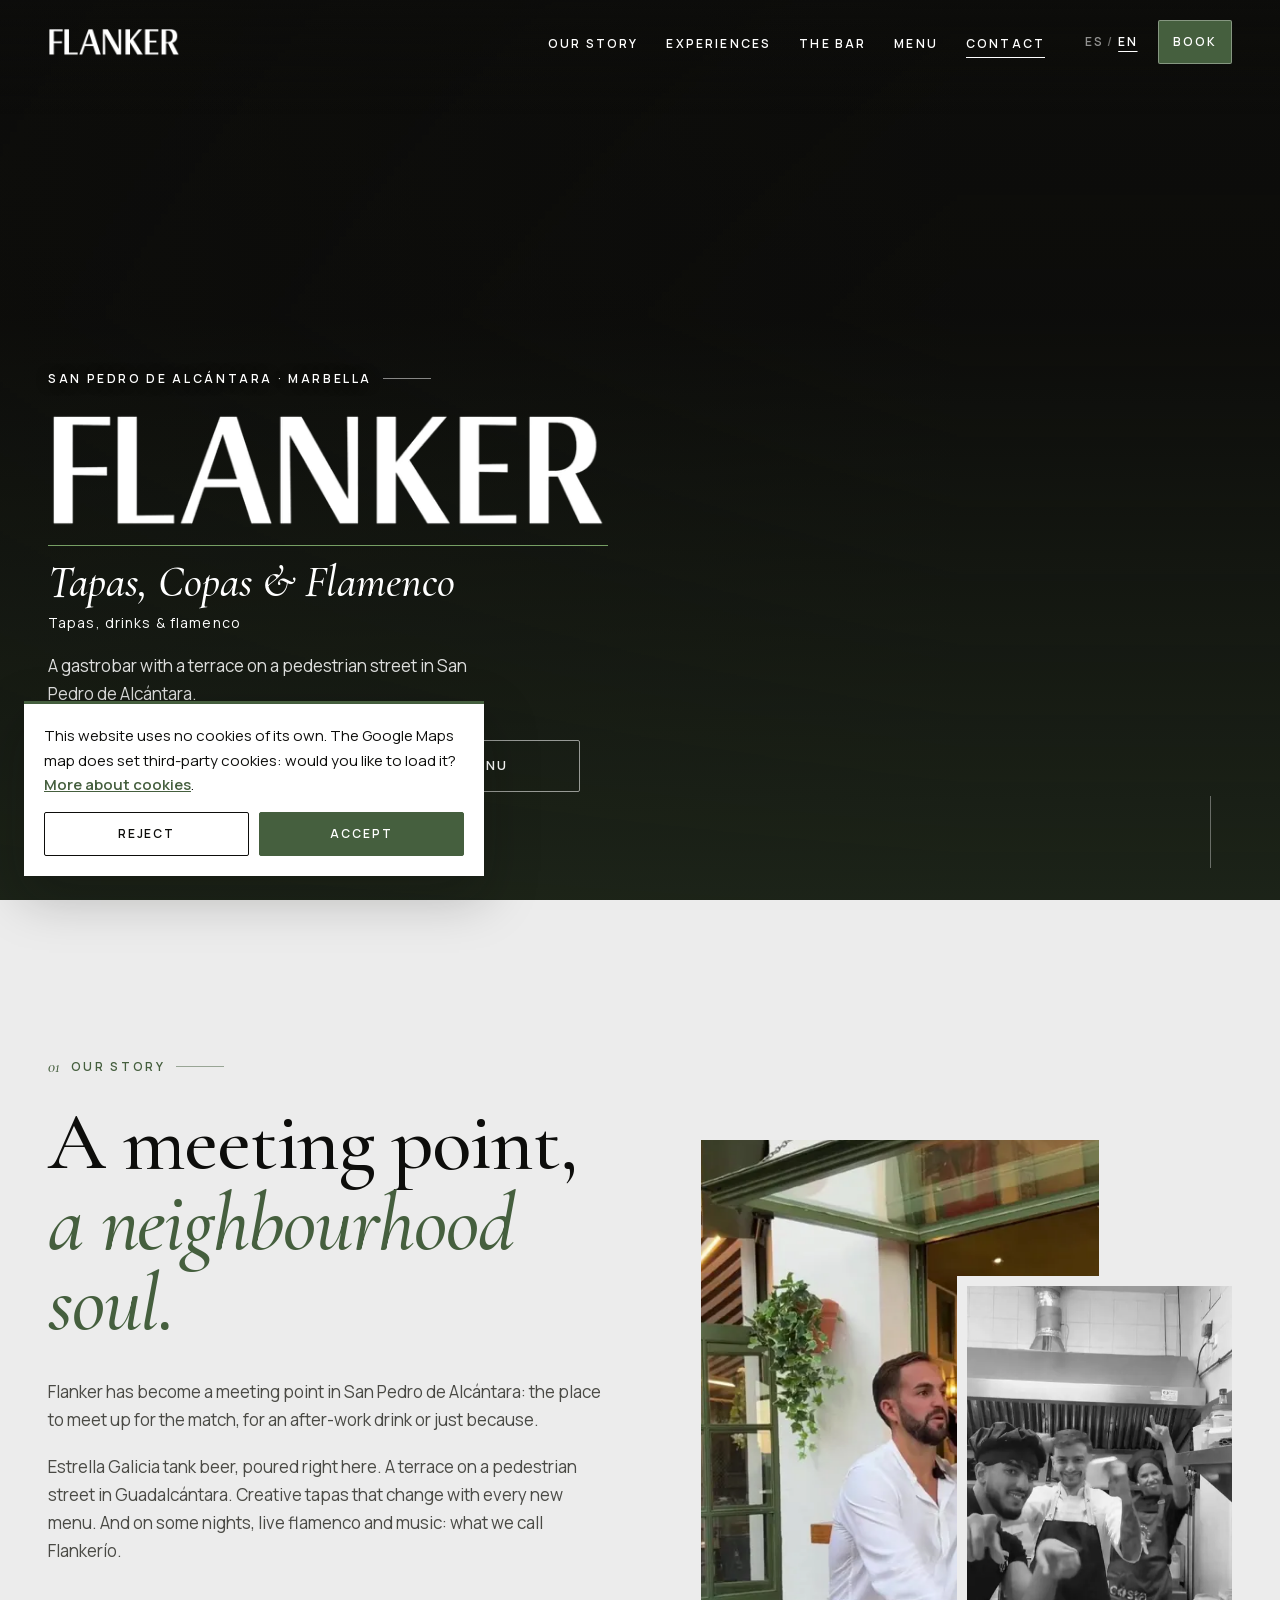
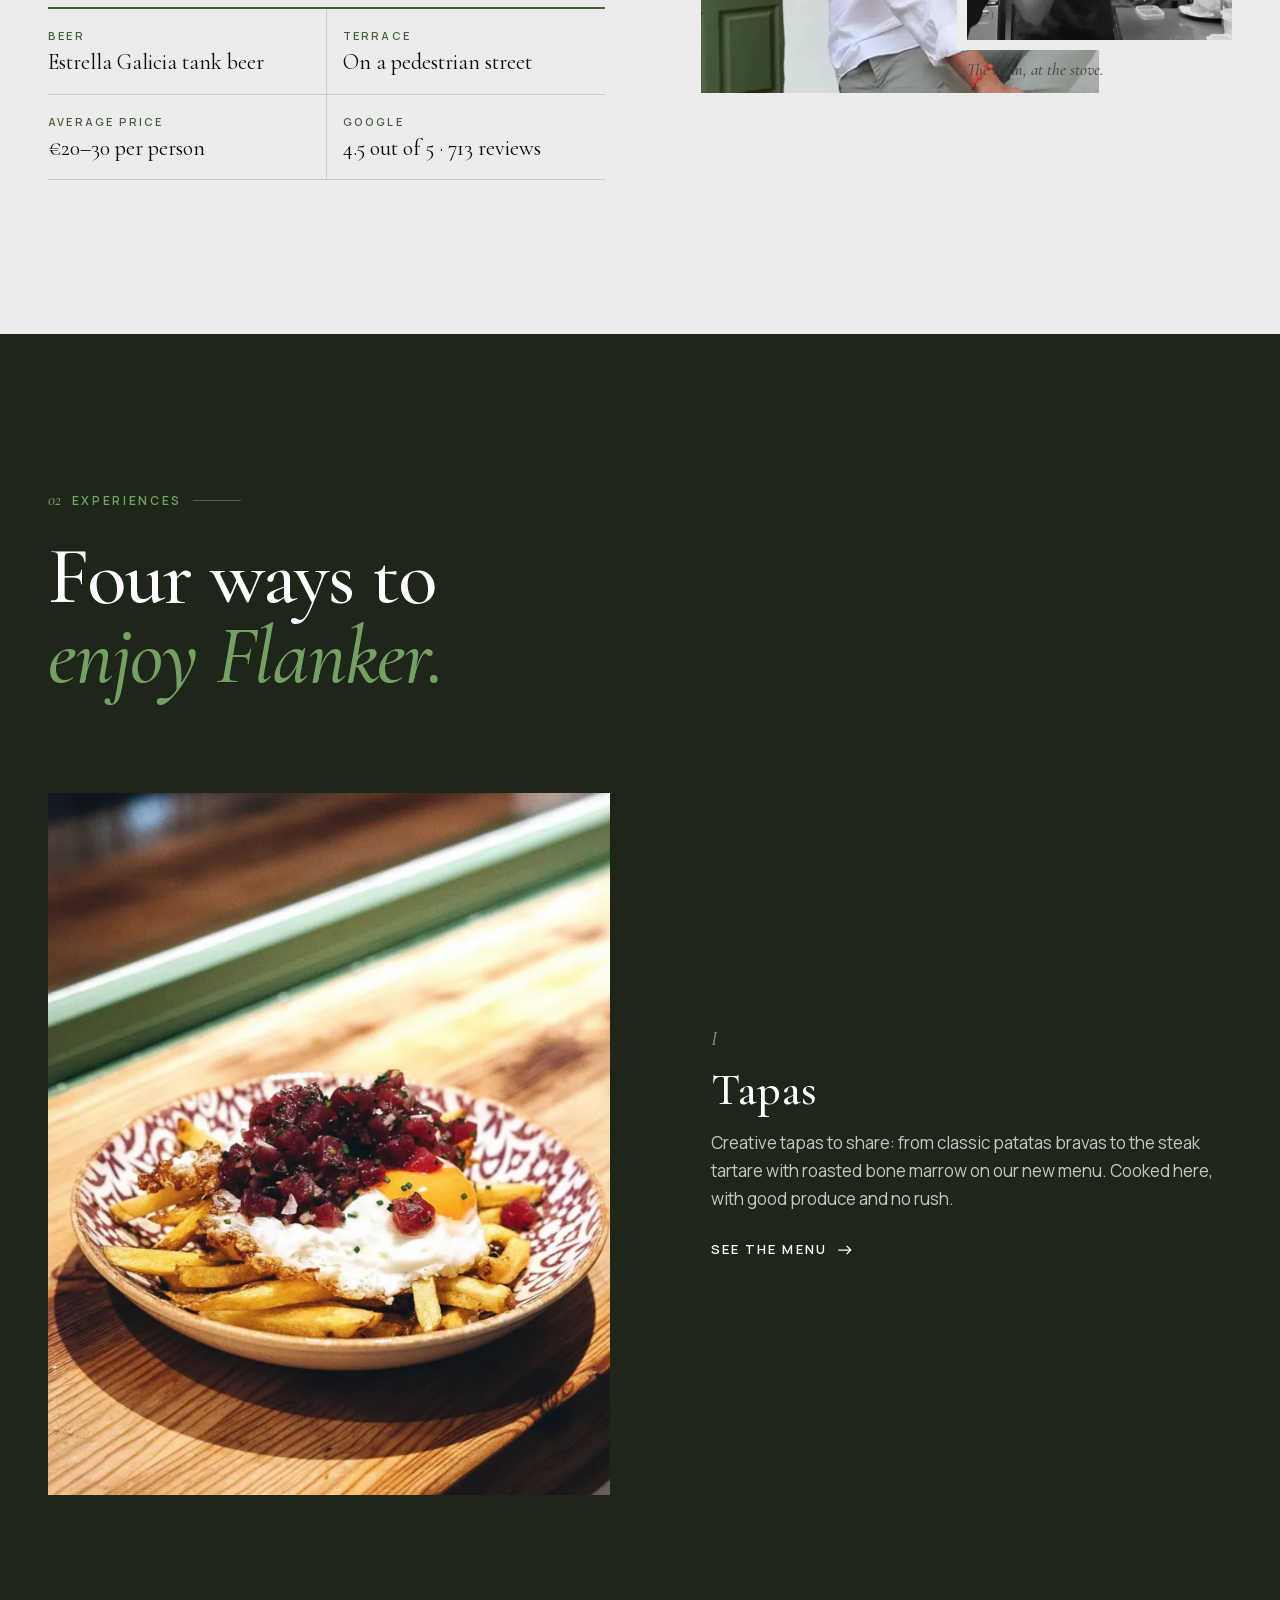
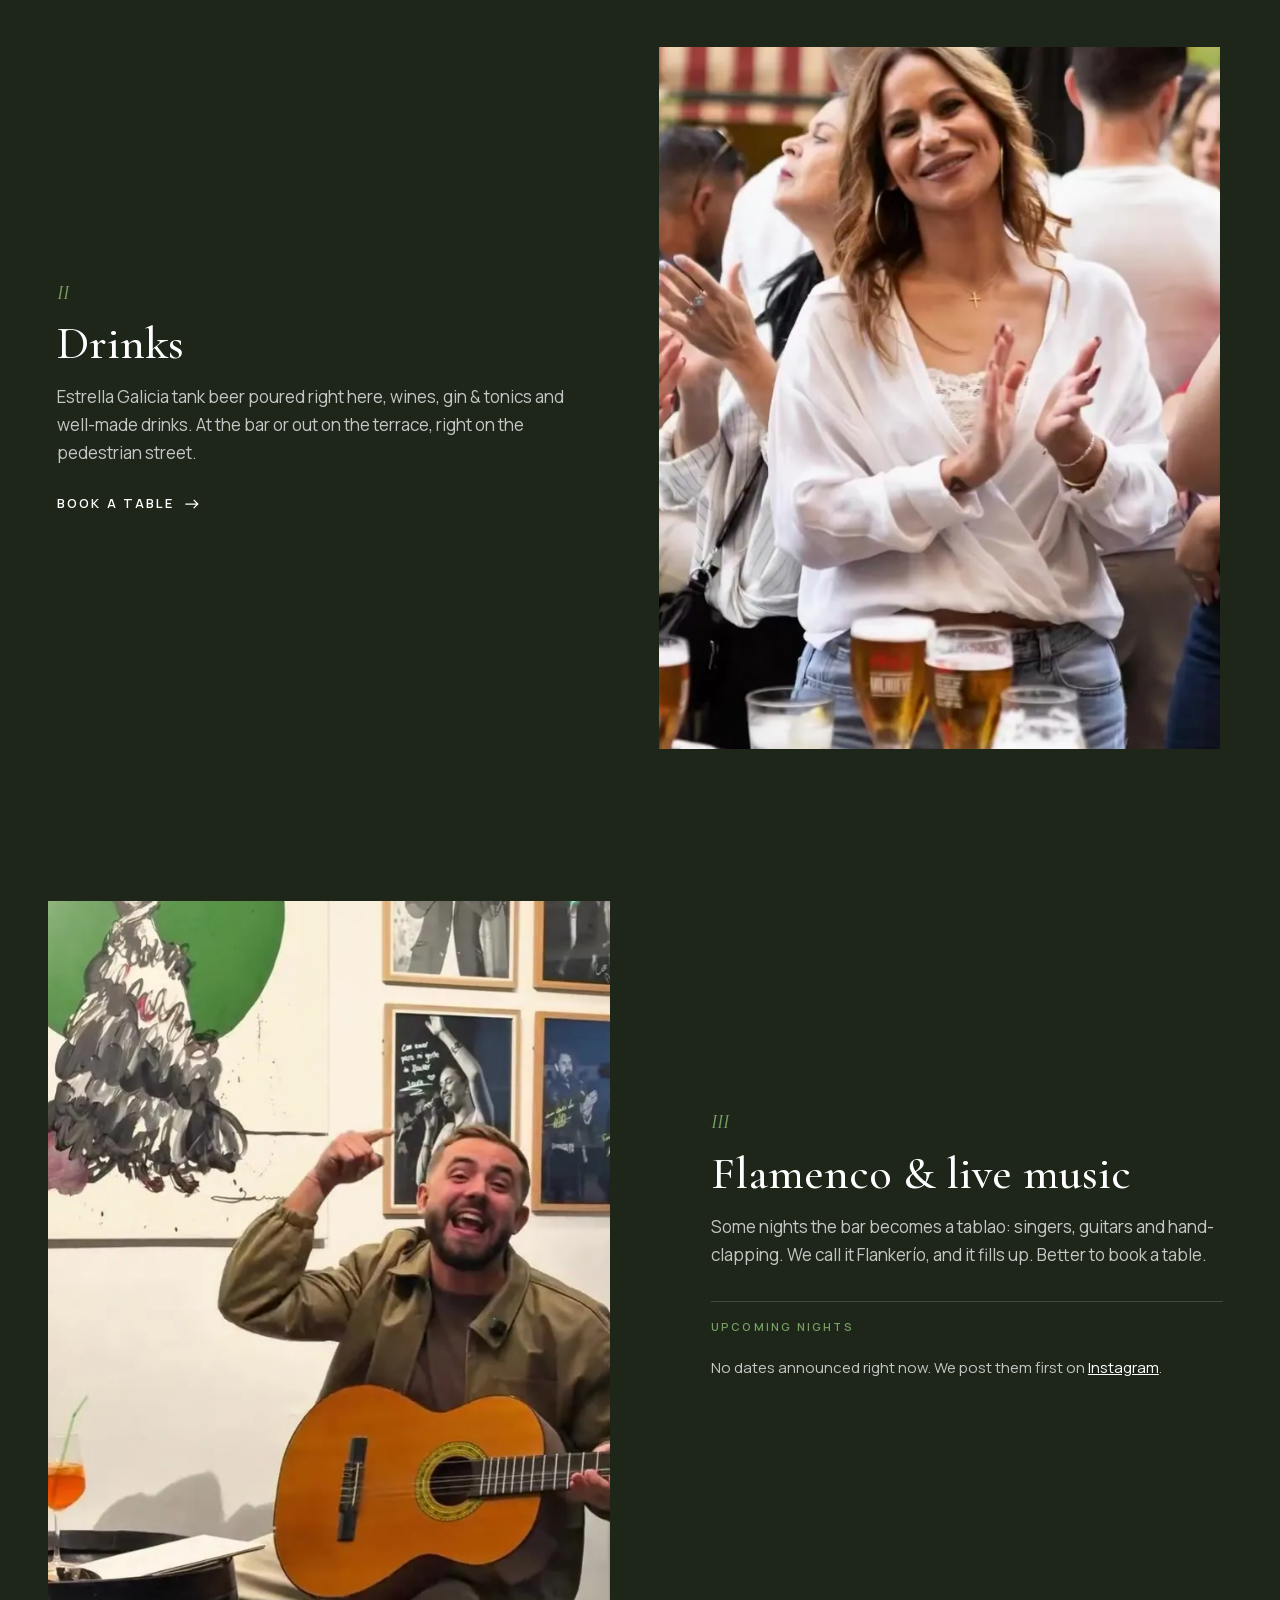
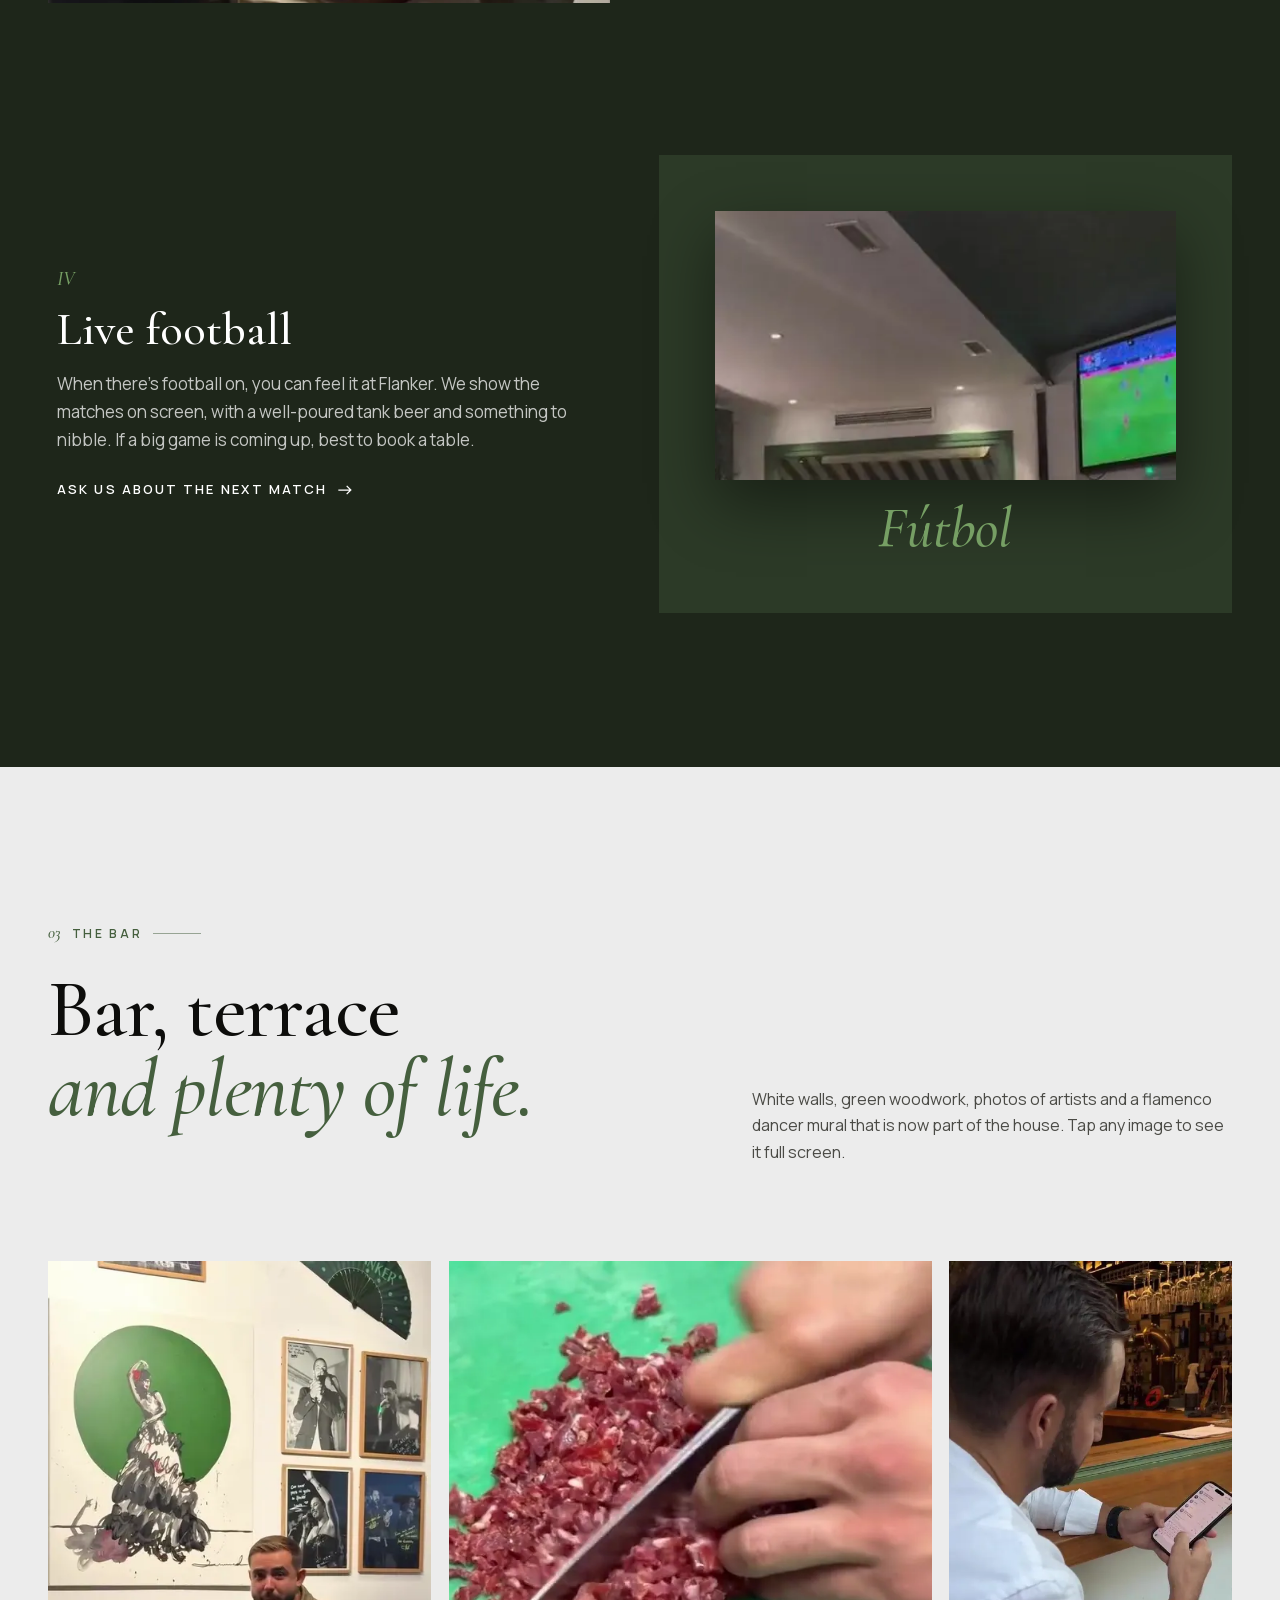
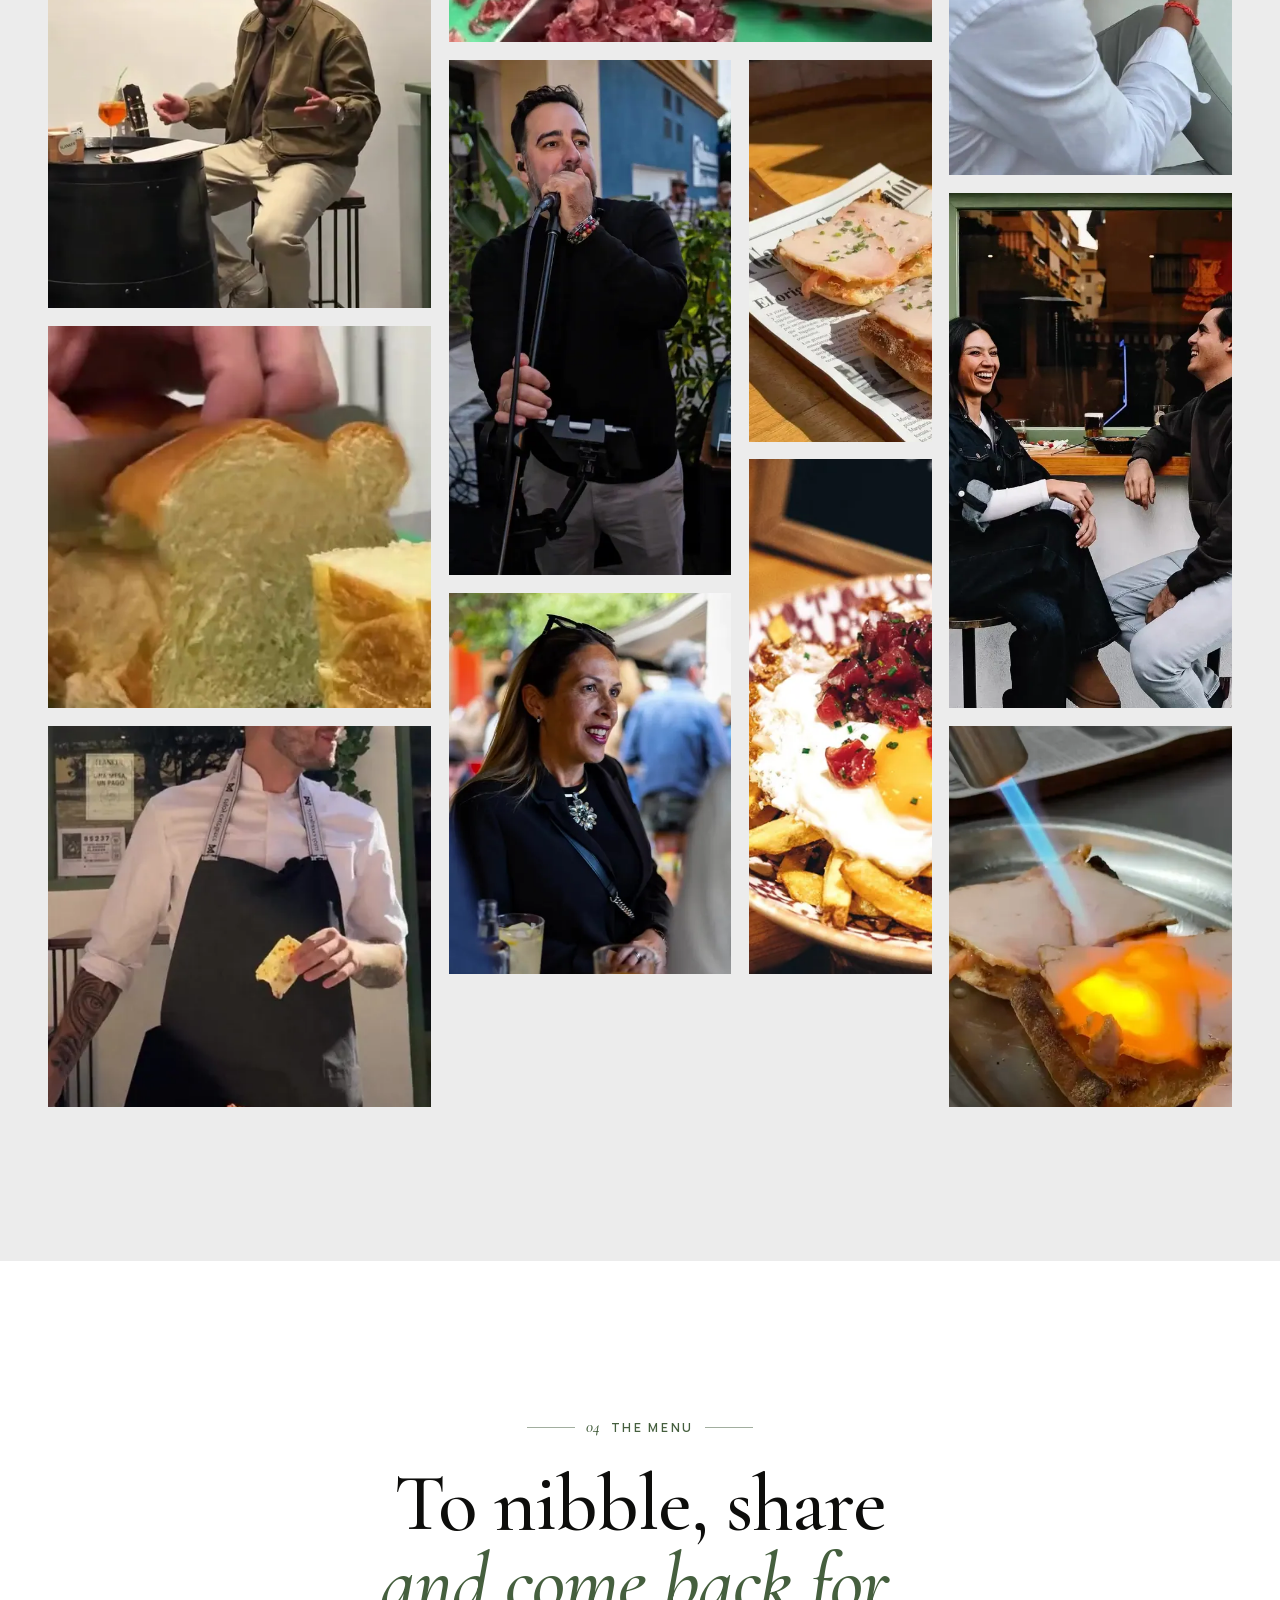
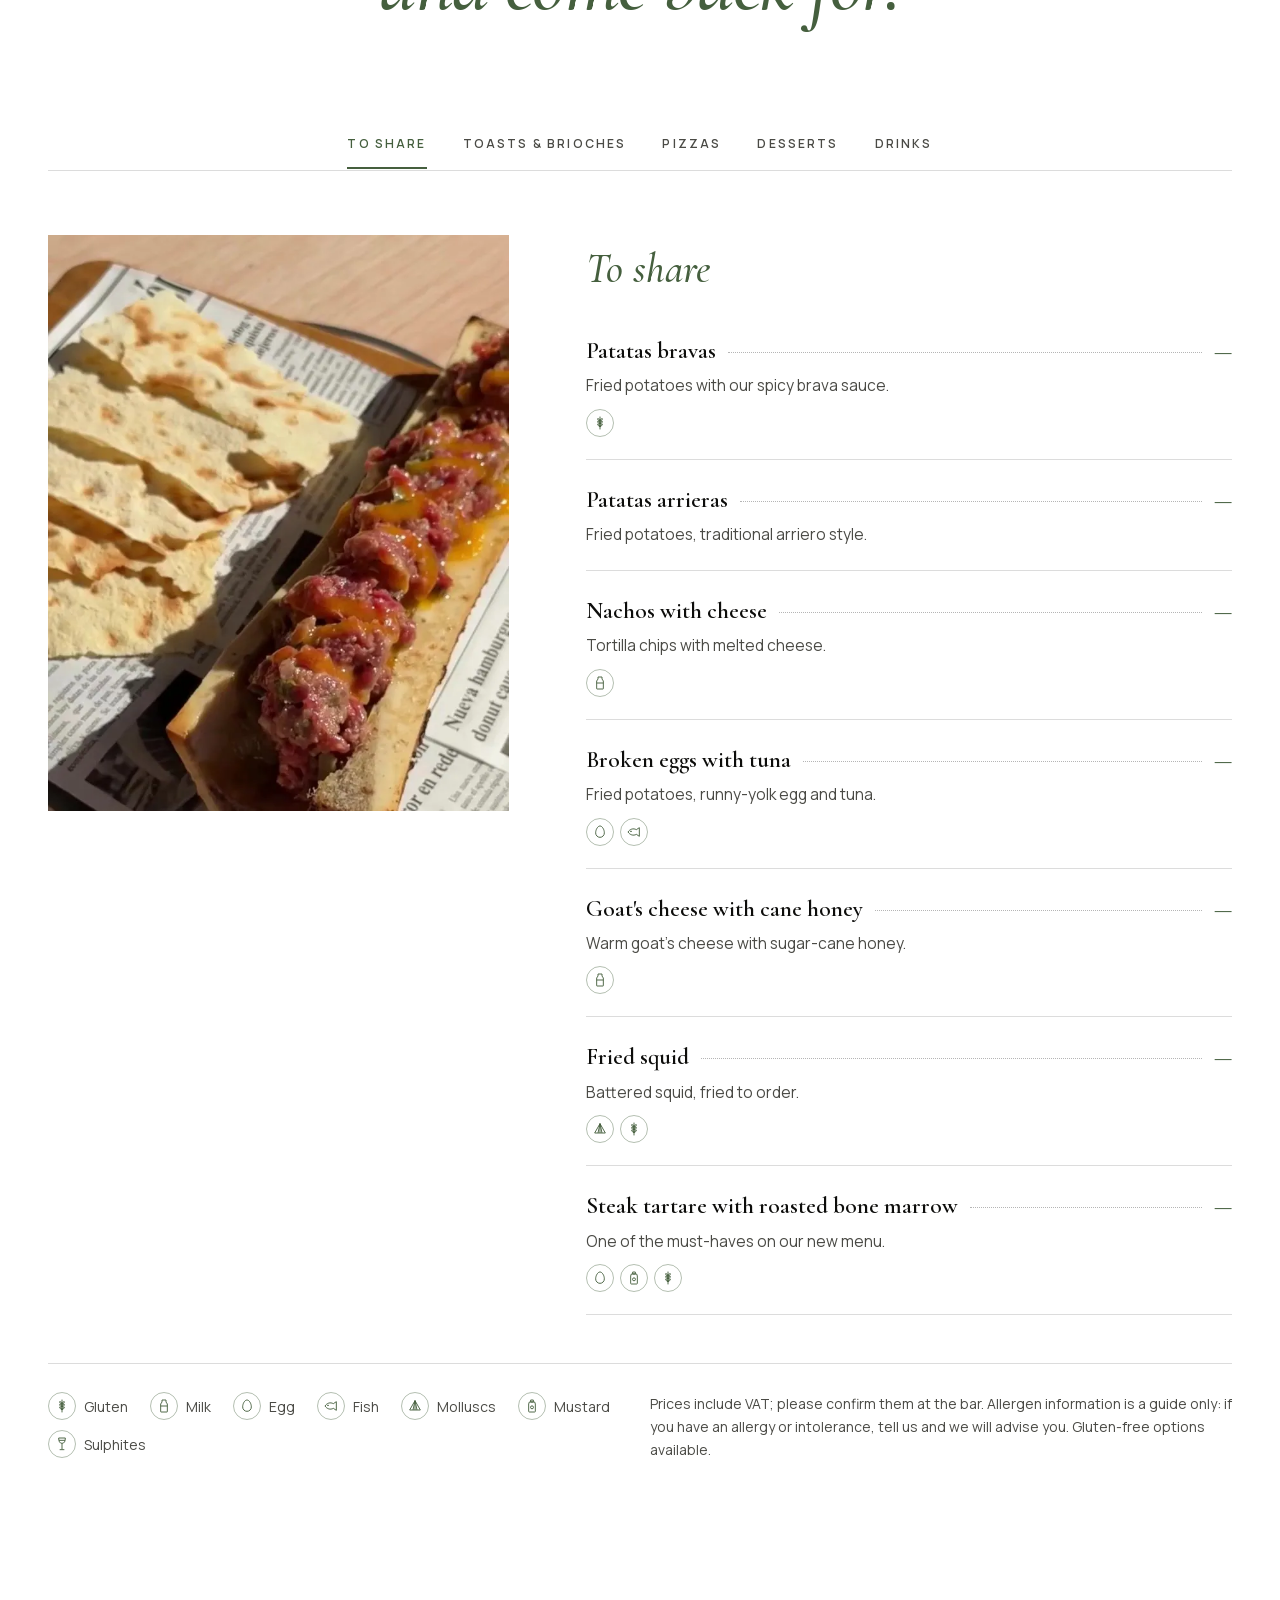
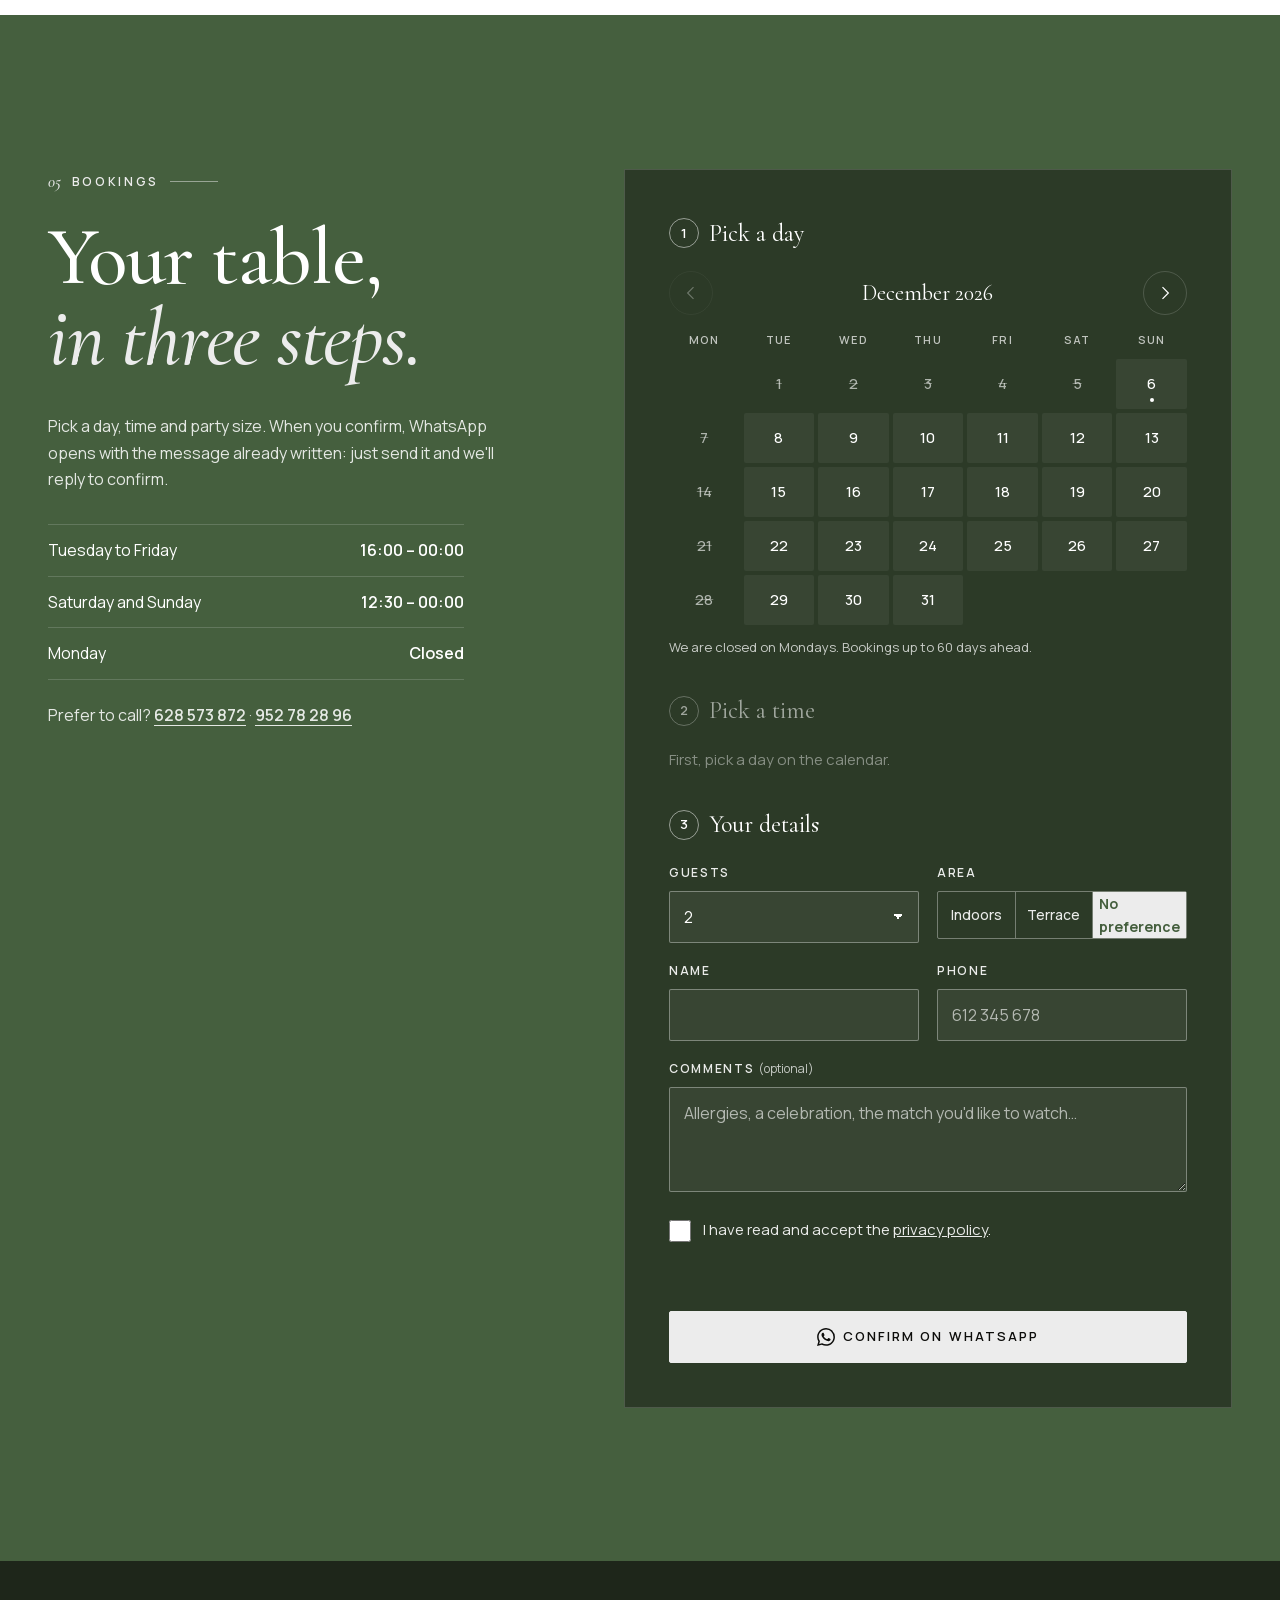
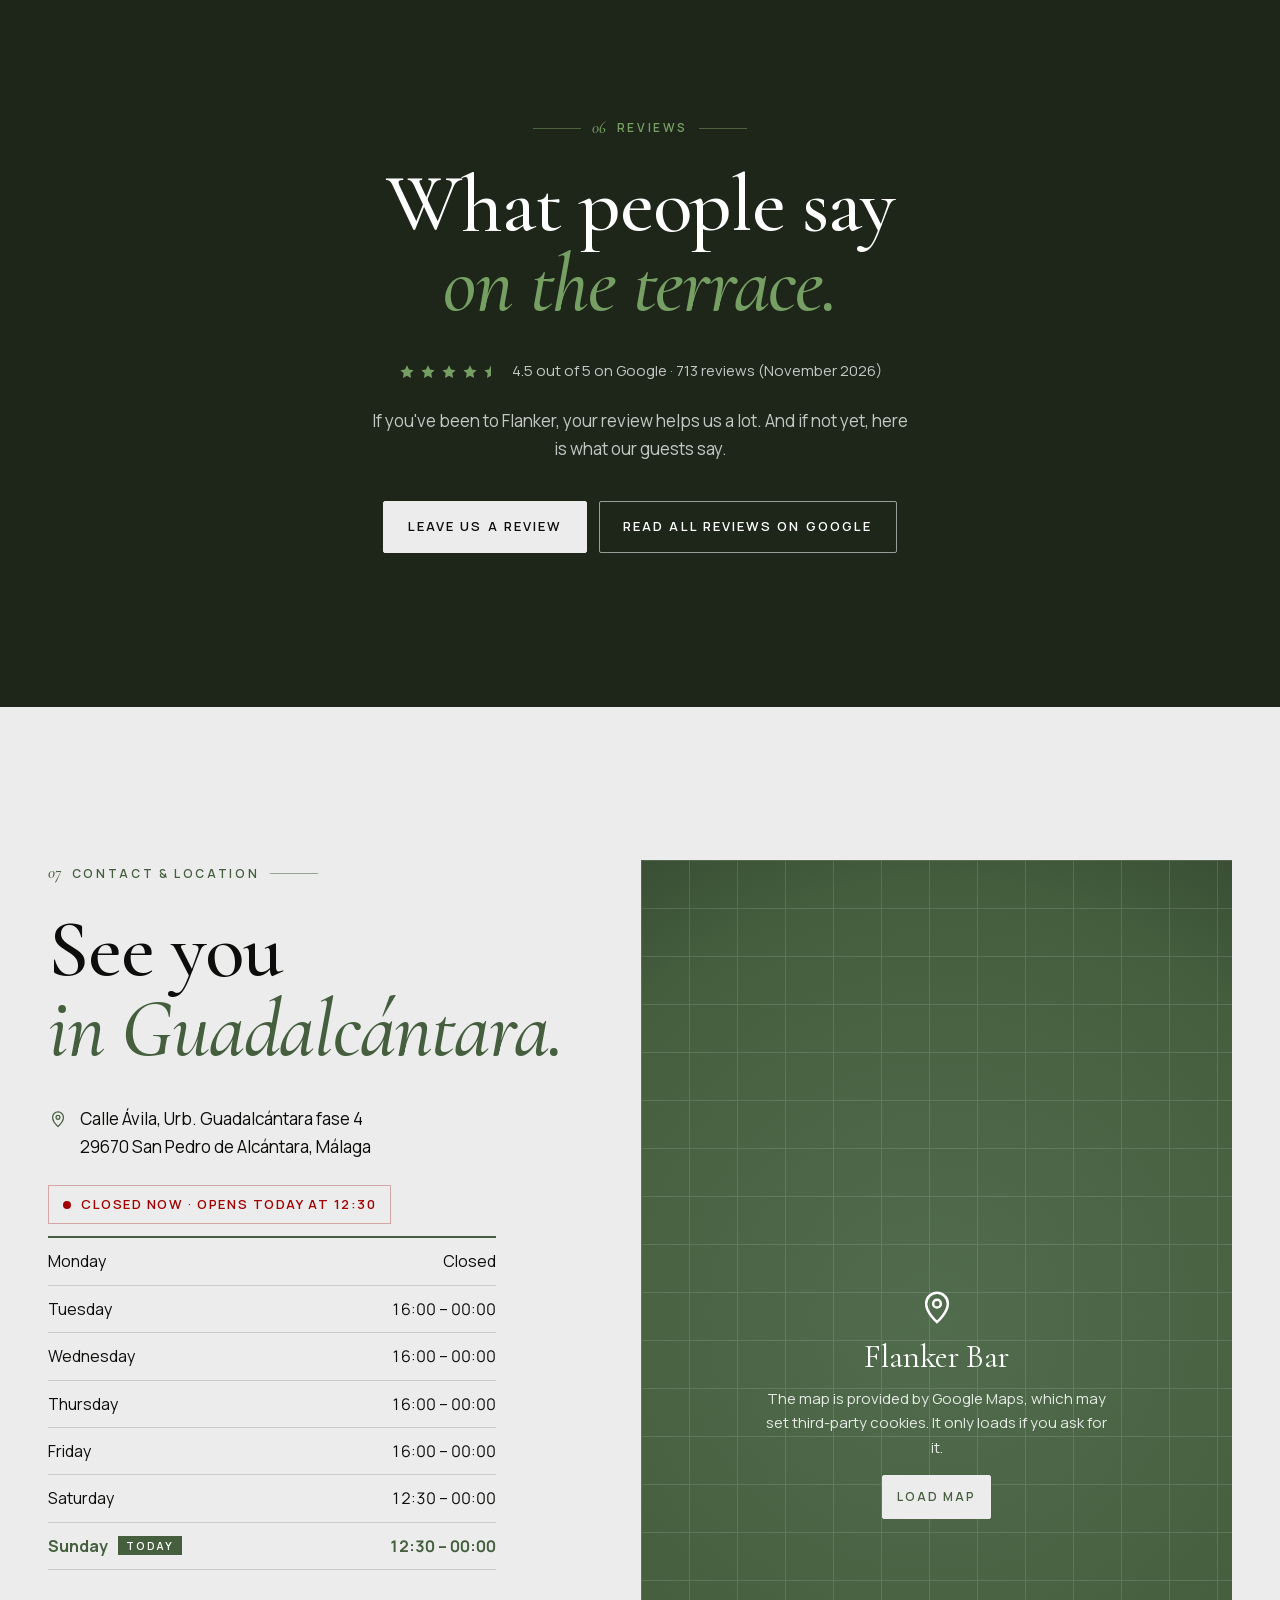
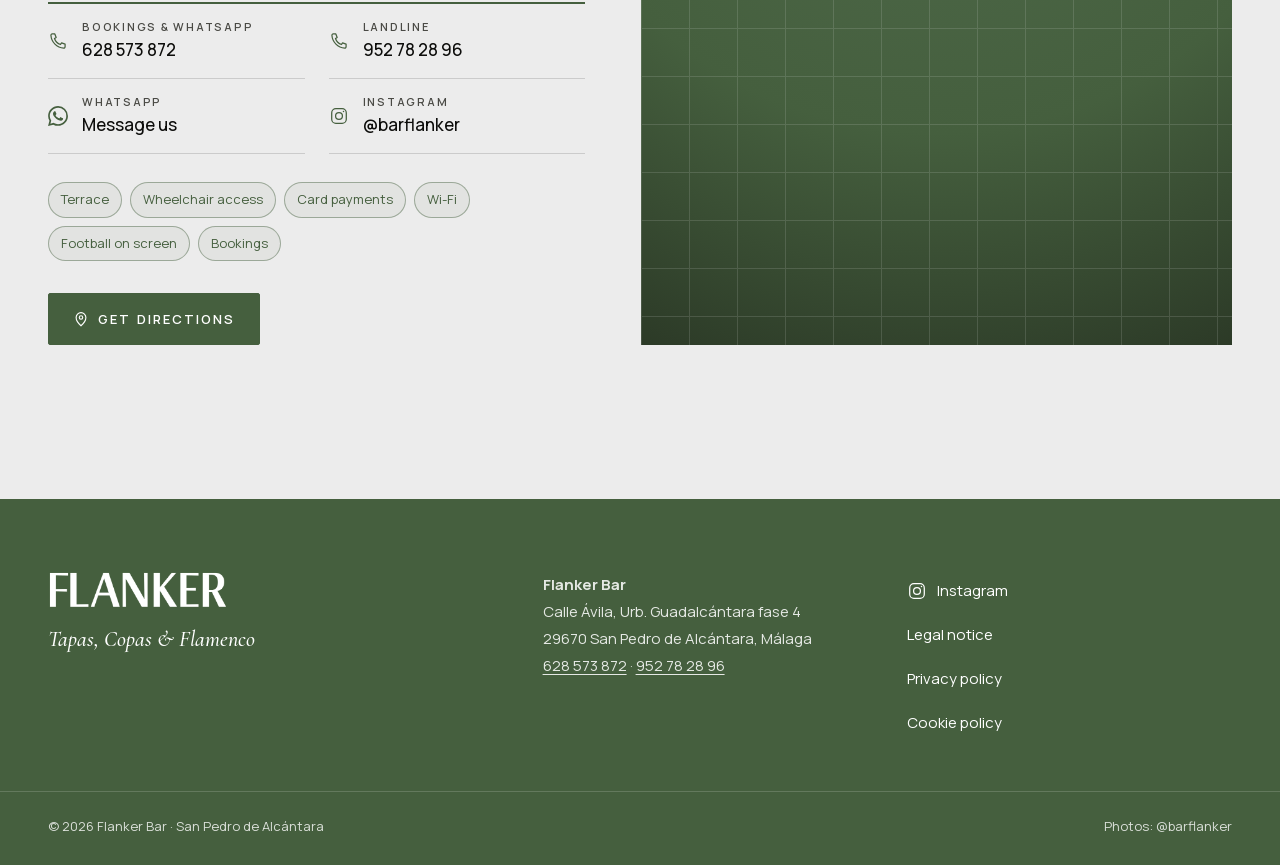
==== commit 5c323360: "Añade San Pedro de Alcántara al copyright del pie de página Co-Authored-By: Claude Opus 5.5 <noreply" ====
--- a/index.html
+++ b/index.html
@@ -532,7 +532,7 @@
       </nav>
     </div>
     <div class="container footer__bottom">
-      <p>© 2026 Flanker Bar</p>
+      <p>© 2026 Flanker Bar · San Pedro de Alcántara</p>
       <p data-i18n="fotosCredito">Fotos: @barflanker</p>
     </div>
   </footer>
